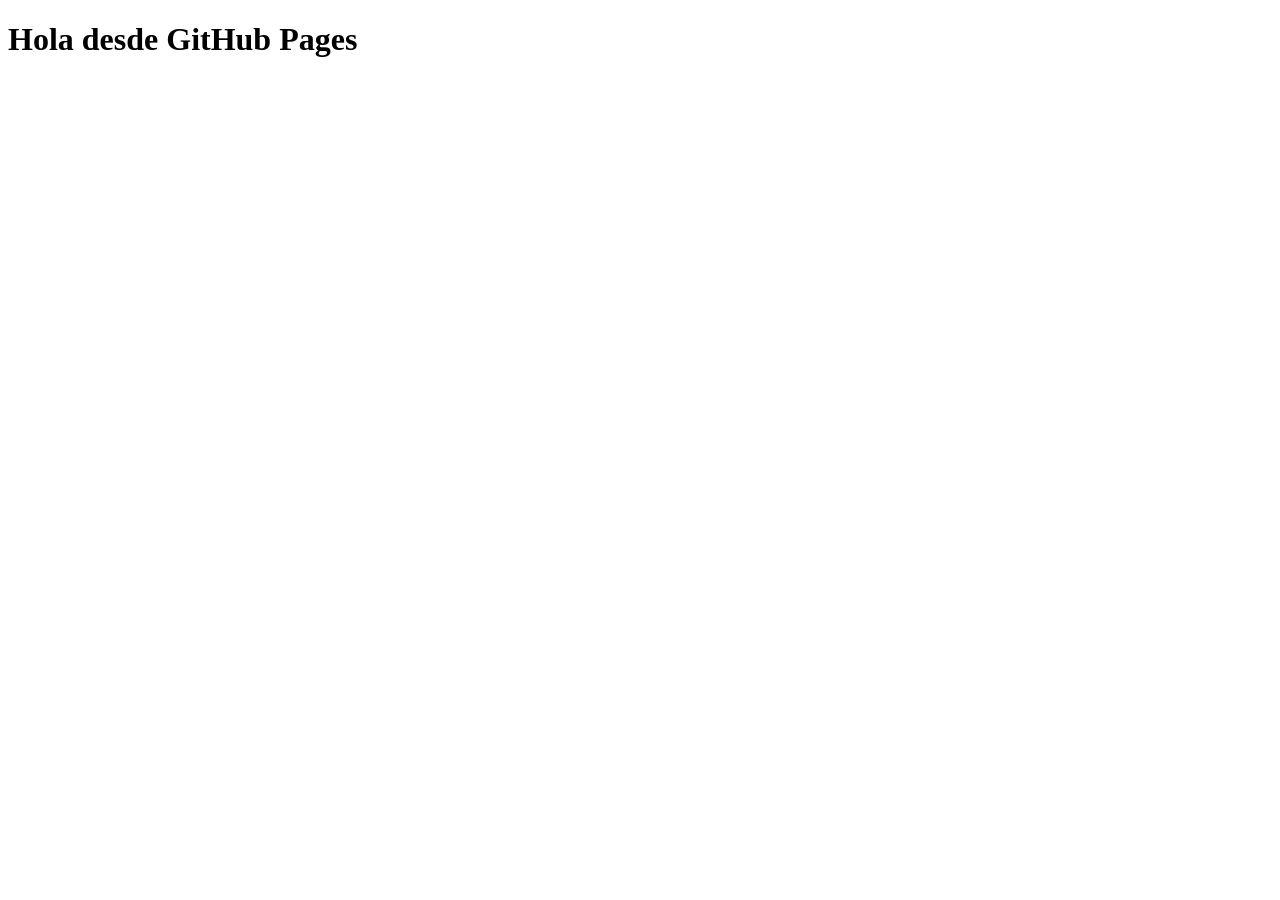
==== index.html @ 105dff9d "." ====
<!doctype html>
<html lang="es">
<head>
  <meta charset="utf-8" />
  <meta name="viewport" content="width=device-width,initial-scale=1" />
  <title>Mi web</title>
</head>
<body>
  <h1>Hola desde GitHub Pages</h1>
</body>
</html>
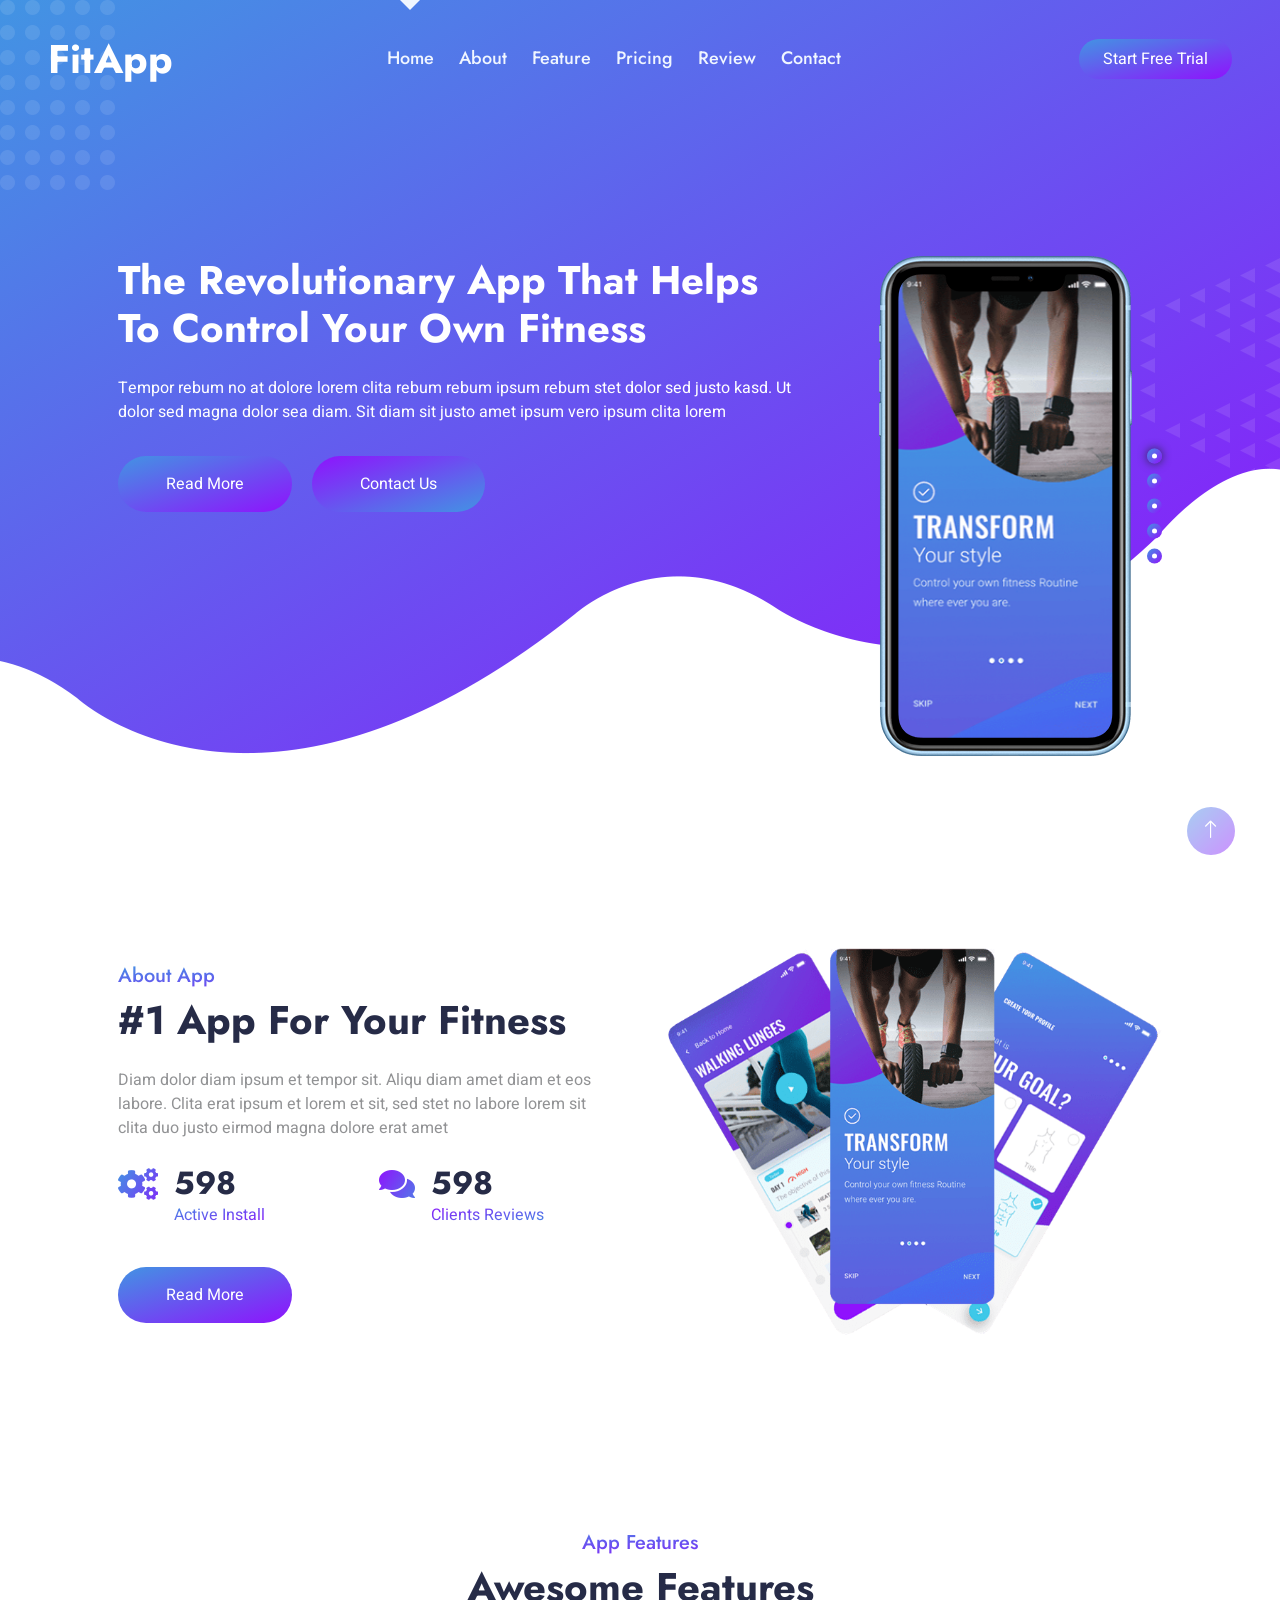
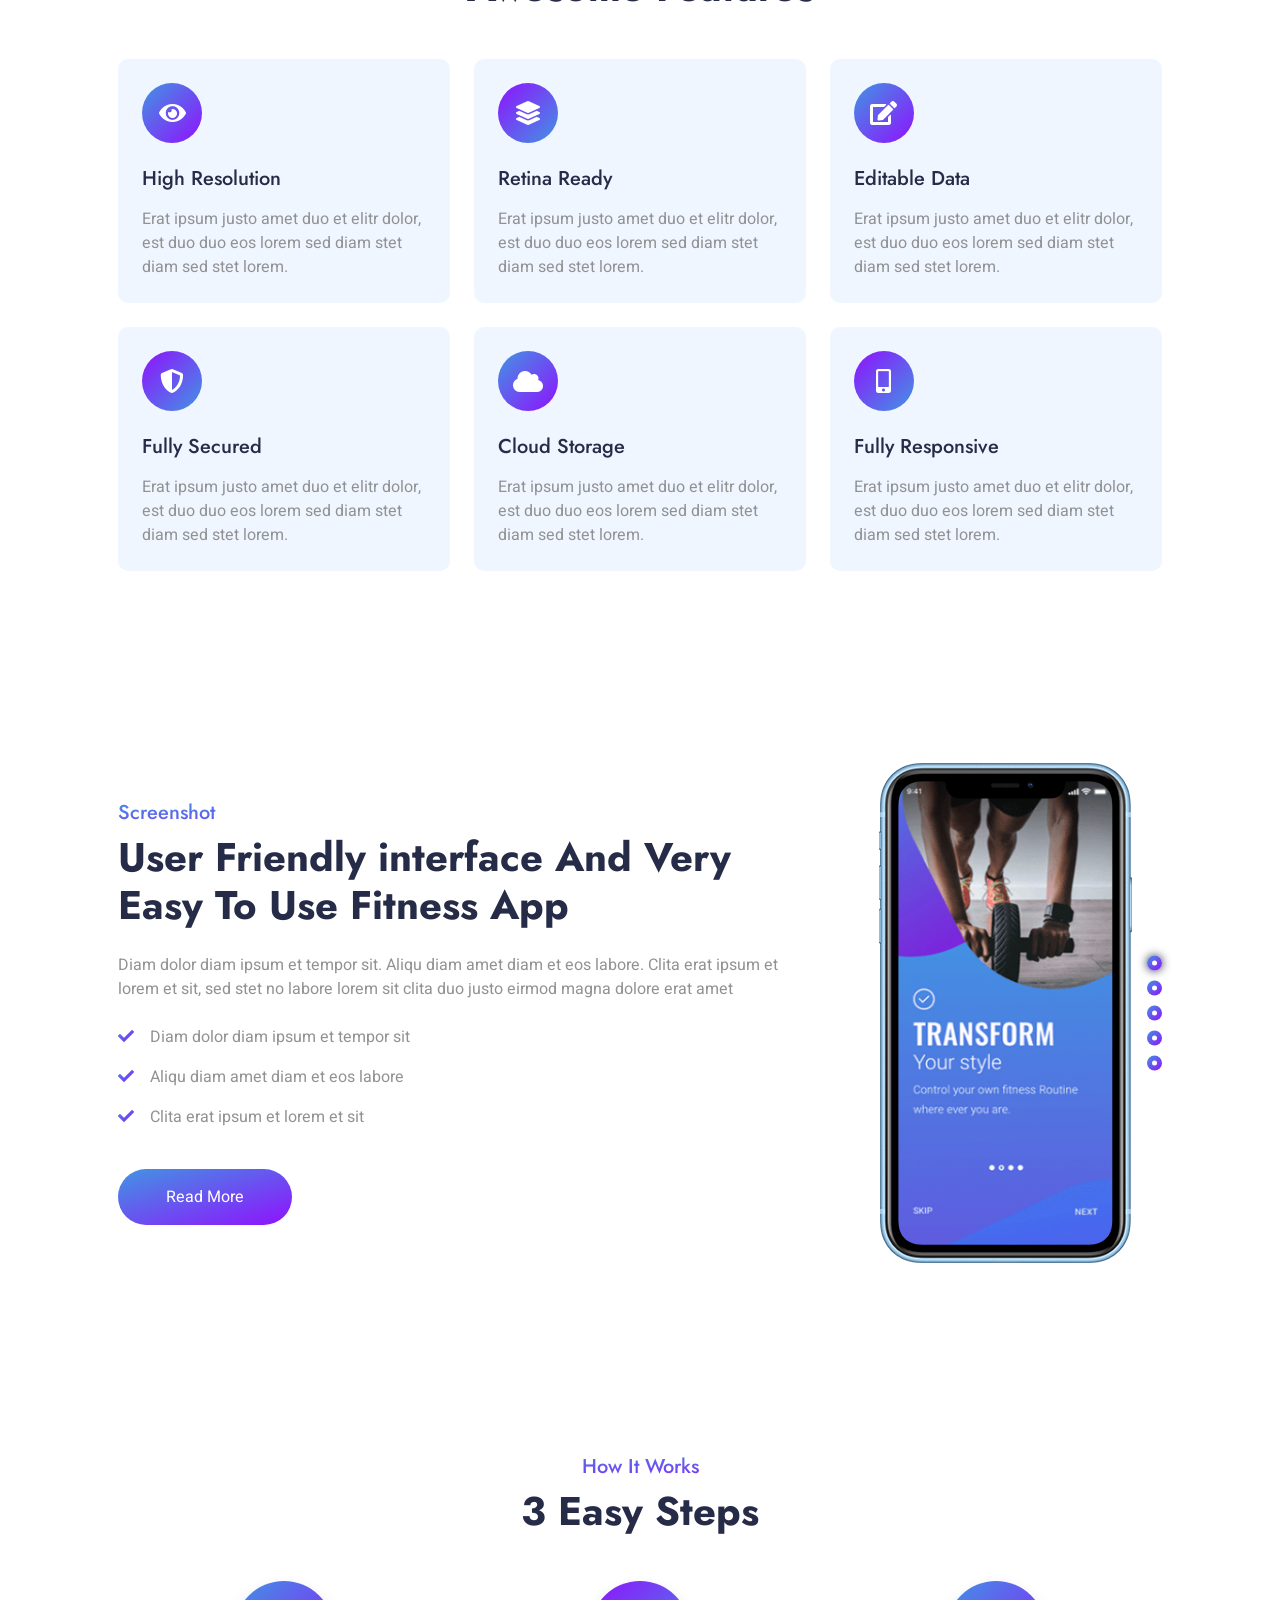
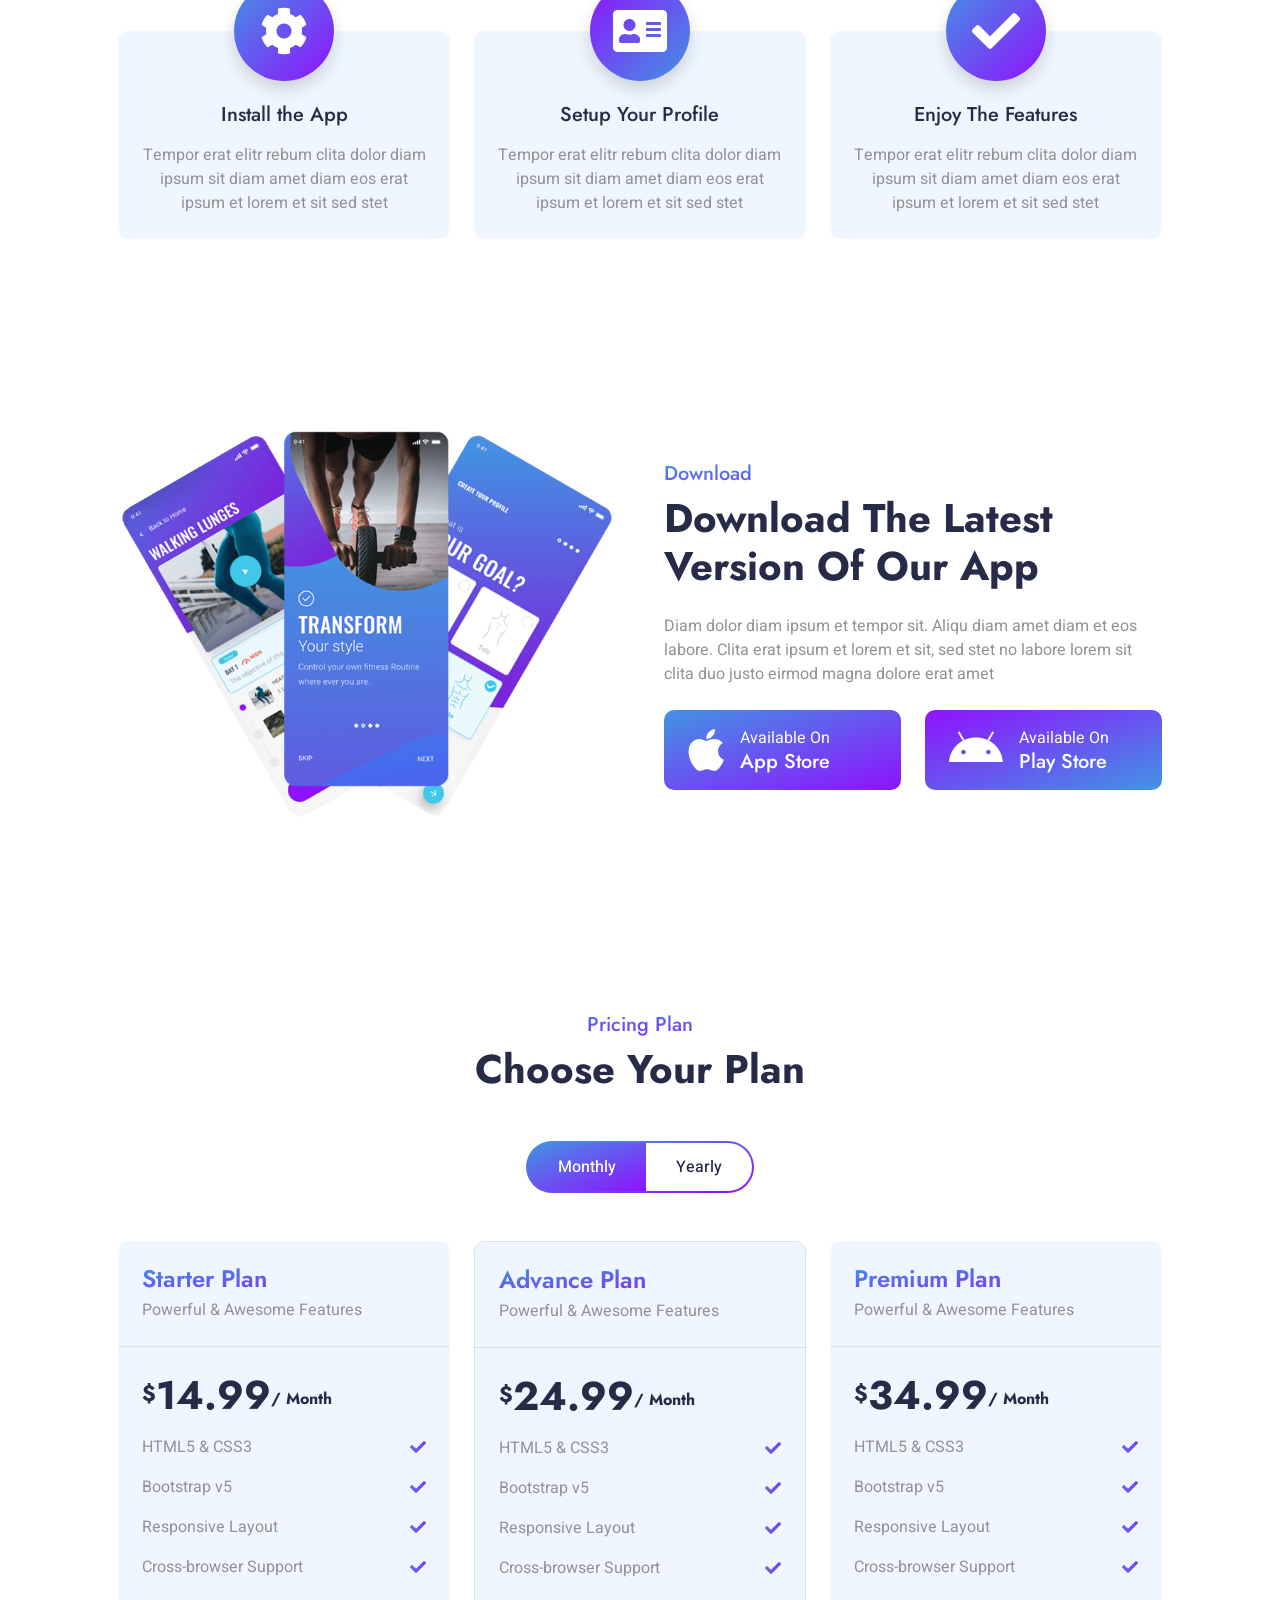
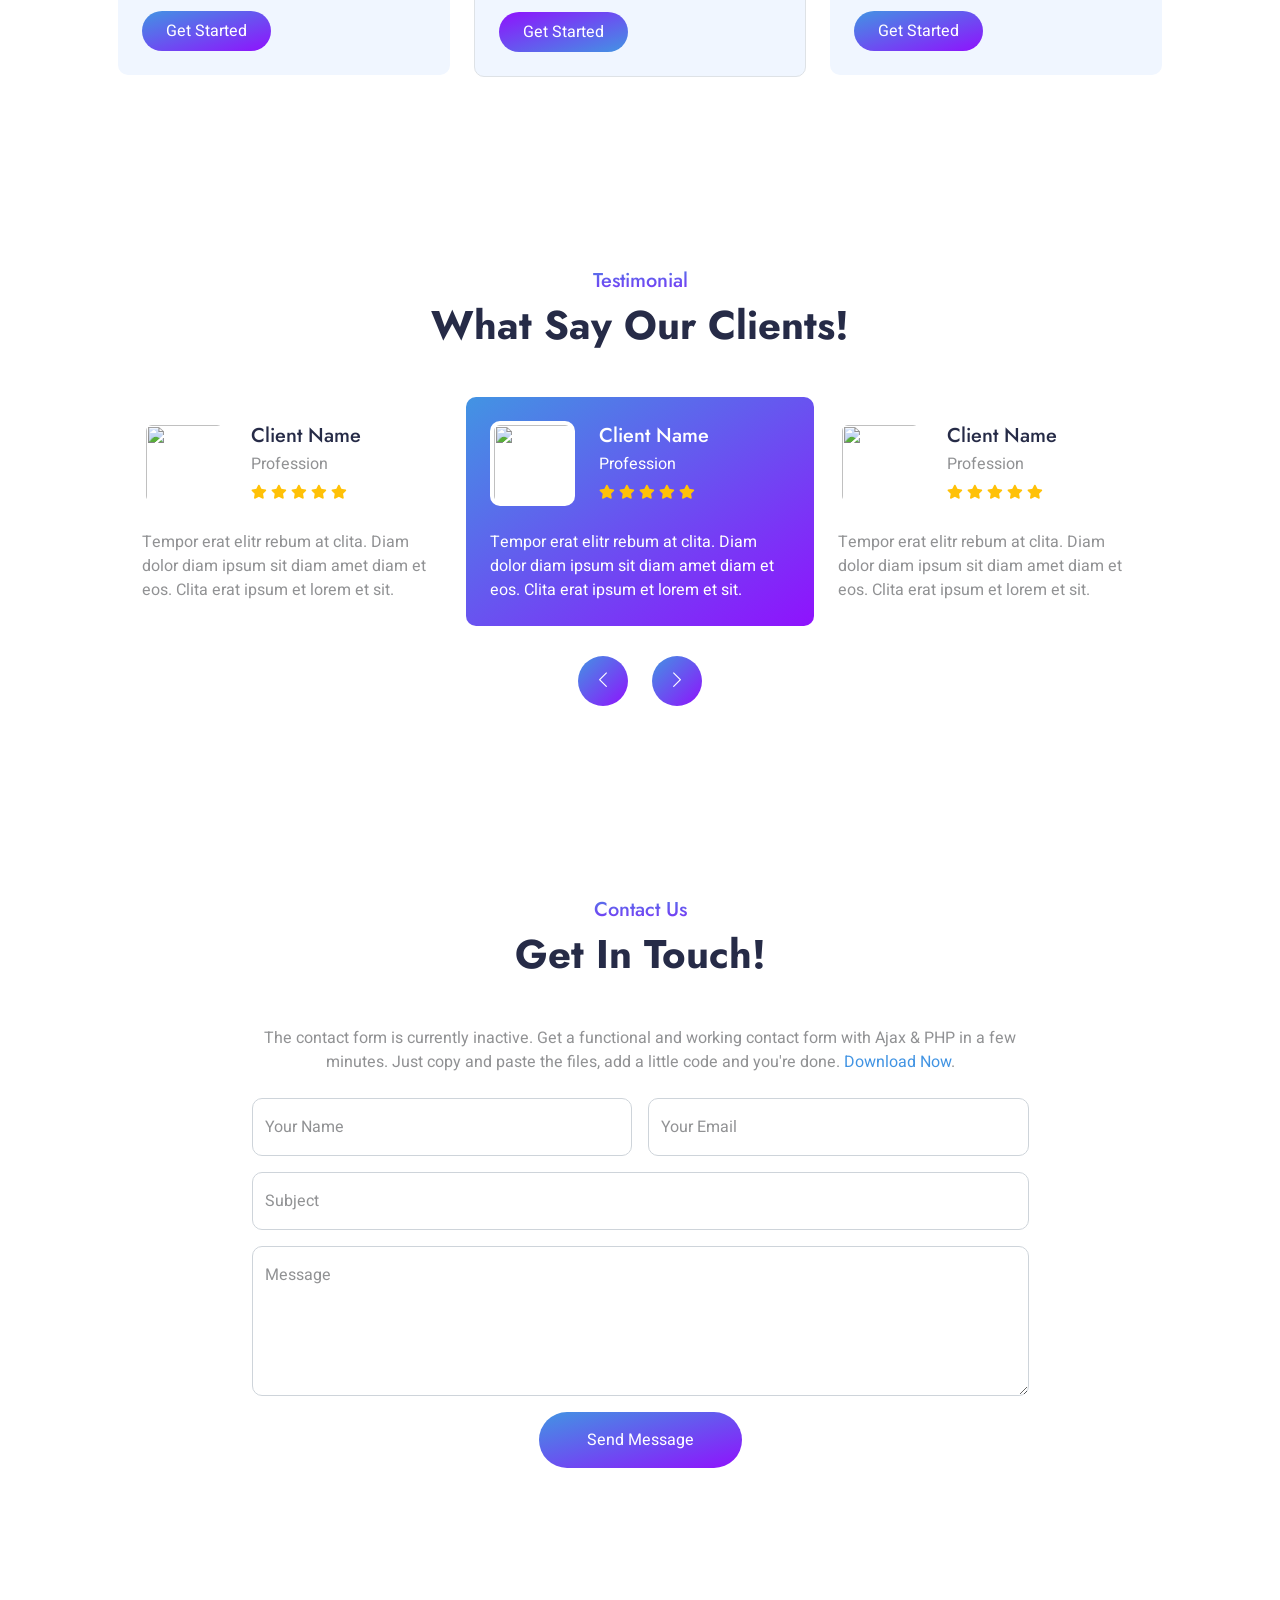
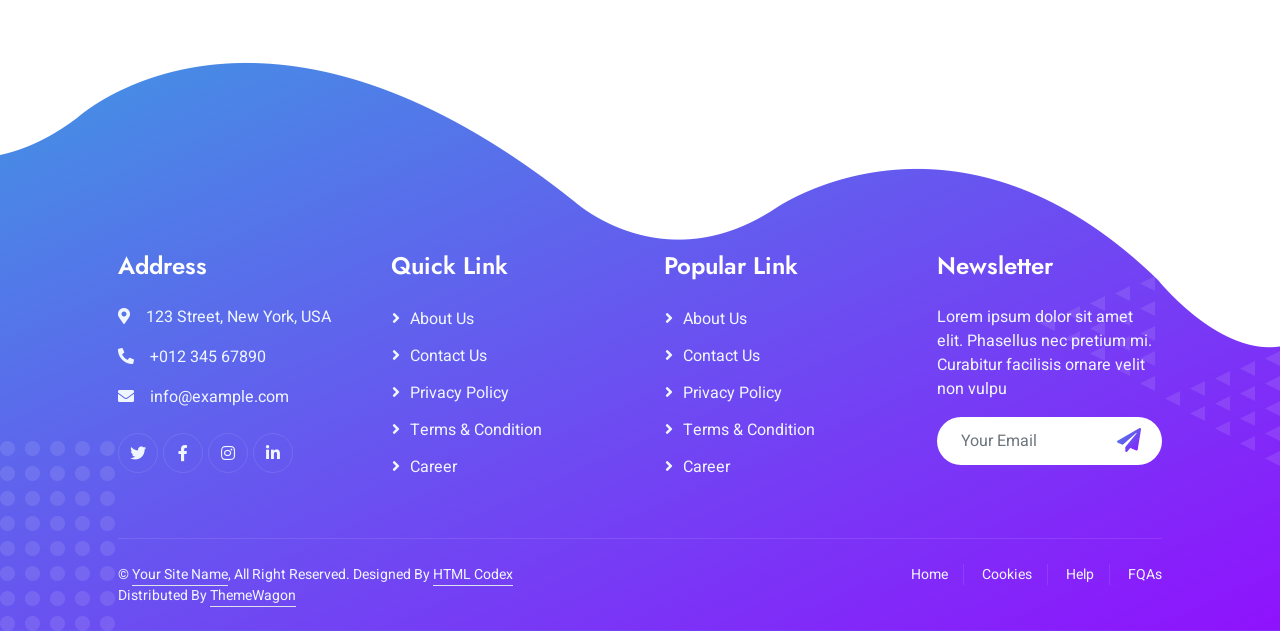
==== commit 80a27d92: "." ====
--- a/index.html
+++ b/index.html
@@ -1,12 +1,670 @@
-<!doctype html>
-<html lang="es">
+<!DOCTYPE html>
+<html lang="en">
+
 <head>
-  <meta charset="utf-8" />
-  <meta name="viewport" content="width=device-width,initial-scale=1" />
-  <title>Mi web</title>
+    <meta charset="utf-8">
+    <title>FitApp - Mobile App HTML Template</title>
+    <meta content="width=device-width, initial-scale=1.0" name="viewport">
+    <meta content="" name="keywords">
+    <meta content="" name="description">
+
+    <!-- Favicon -->
+    <link href="img/favicon.ico" rel="icon">
+
+    <!-- Google Web Fonts -->
+    <link rel="preconnect" href="https://fonts.googleapis.com">
+    <link rel="preconnect" href="https://fonts.gstatic.com" crossorigin>
+    <link href="https://fonts.googleapis.com/css2?family=Heebo:wght@400;500&family=Jost:wght@500;600;700&display=swap" rel="stylesheet"> 
+
+    <!-- Icon Font Stylesheet -->
+    <link href="https://cdnjs.cloudflare.com/ajax/libs/font-awesome/5.10.0/css/all.min.css" rel="stylesheet">
+    <link href="https://cdn.jsdelivr.net/npm/bootstrap-icons@1.4.1/font/bootstrap-icons.css" rel="stylesheet">
+
+    <!-- Libraries Stylesheet -->
+    <link href="lib/animate/animate.min.css" rel="stylesheet">
+    <link href="lib/owlcarousel/assets/owl.carousel.min.css" rel="stylesheet">
+
+    <!-- Customized Bootstrap Stylesheet -->
+    <link href="css/bootstrap.min.css" rel="stylesheet">
+
+    <!-- Template Stylesheet -->
+    <link href="css/style.css" rel="stylesheet">
 </head>
-<body>
-  <h1>Hola desde GitHub Pages</h1>
+
+<body data-bs-spy="scroll" data-bs-target=".navbar" data-bs-offset="51">
+    <div class="container-xxl bg-white p-0">
+        <!-- Spinner Start -->
+        <div id="spinner" class="show bg-white position-fixed translate-middle w-100 vh-100 top-50 start-50 d-flex align-items-center justify-content-center">
+            <div class="spinner-grow text-primary" style="width: 3rem; height: 3rem;" role="status">
+                <span class="sr-only">Loading...</span>
+            </div>
+        </div>
+        <!-- Spinner End -->
+
+
+        <!-- Navbar & Hero Start -->
+        <div class="container-xxl position-relative p-0" id="home">
+            <nav class="navbar navbar-expand-lg navbar-light px-4 px-lg-5 py-3 py-lg-0">
+                <a href="" class="navbar-brand p-0">
+                    <h1 class="m-0">FitApp</h1>
+                    <!-- <img src="img/logo.png" alt="Logo"> -->
+                </a>
+                <button class="navbar-toggler" type="button" data-bs-toggle="collapse" data-bs-target="#navbarCollapse">
+                    <span class="fa fa-bars"></span>
+                </button>
+                <div class="collapse navbar-collapse" id="navbarCollapse">
+                    <div class="navbar-nav mx-auto py-0">
+                        <a href="#home" class="nav-item nav-link active">Home</a>
+                        <a href="#about" class="nav-item nav-link">About</a>
+                        <a href="#feature" class="nav-item nav-link">Feature</a>
+                        <a href="#pricing" class="nav-item nav-link">Pricing</a>
+                        <a href="#review" class="nav-item nav-link">Review</a>
+                        <a href="#contact" class="nav-item nav-link">Contact</a>
+                    </div>
+                    <a href="" class="btn btn-primary-gradient rounded-pill py-2 px-4 ms-3 d-none d-lg-block">Start Free Trial</a>
+                </div>
+            </nav>
+
+            <div class="container-xxl bg-primary hero-header">
+                <div class="container px-lg-5">
+                    <div class="row g-5">
+                        <div class="col-lg-8 text-center text-lg-start">
+                            <h1 class="text-white mb-4 animated slideInDown">The Revolutionary App That Helps To Control Your Own Fitness</h1>
+                            <p class="text-white pb-3 animated slideInDown">Tempor rebum no at dolore lorem clita rebum rebum ipsum rebum stet dolor sed justo kasd. Ut dolor sed magna dolor sea diam. Sit diam sit justo amet ipsum vero ipsum clita lorem</p>
+                            <a href="" class="btn btn-primary-gradient py-sm-3 px-4 px-sm-5 rounded-pill me-3 animated slideInLeft">Read More</a>
+                            <a href="" class="btn btn-secondary-gradient py-sm-3 px-4 px-sm-5 rounded-pill animated slideInRight">Contact Us</a>
+                        </div>
+                        <div class="col-lg-4 d-flex justify-content-center justify-content-lg-end wow fadeInUp" data-wow-delay="0.3s">
+                            <div class="owl-carousel screenshot-carousel">
+                                <img class="img-fluid" src="img/screenshot-1.png" alt="">
+                                <img class="img-fluid" src="img/screenshot-2.png" alt="">
+                                <img class="img-fluid" src="img/screenshot-3.png" alt="">
+                                <img class="img-fluid" src="img/screenshot-4.png" alt="">
+                                <img class="img-fluid" src="img/screenshot-5.png" alt="">
+                            </div>
+                        </div>
+                    </div>
+                </div>
+            </div>
+        </div>
+        <!-- Navbar & Hero End -->
+
+
+        <!-- About Start -->
+        <div class="container-xxl py-5" id="about">
+            <div class="container py-5 px-lg-5">
+                <div class="row g-5 align-items-center">
+                    <div class="col-lg-6 wow fadeInUp" data-wow-delay="0.1s">
+                        <h5 class="text-primary-gradient fw-medium">About App</h5>
+                        <h1 class="mb-4">#1 App For Your Fitness</h1>
+                        <p class="mb-4">Diam dolor diam ipsum et tempor sit. Aliqu diam amet diam et eos labore. Clita erat ipsum et lorem et sit, sed stet no labore lorem sit clita duo justo eirmod magna dolore erat amet</p>
+                        <div class="row g-4 mb-4">
+                            <div class="col-sm-6 wow fadeIn" data-wow-delay="0.5s">
+                                <div class="d-flex">
+                                    <i class="fa fa-cogs fa-2x text-primary-gradient flex-shrink-0 mt-1"></i>
+                                    <div class="ms-3">
+                                        <h2 class="mb-0" data-toggle="counter-up">1234</h2>
+                                        <p class="text-primary-gradient mb-0">Active Install</p>
+                                    </div>
+                                </div>
+                            </div>
+                            <div class="col-sm-6 wow fadeIn" data-wow-delay="0.7s">
+                                <div class="d-flex">
+                                    <i class="fa fa-comments fa-2x text-secondary-gradient flex-shrink-0 mt-1"></i>
+                                    <div class="ms-3">
+                                        <h2 class="mb-0" data-toggle="counter-up">1234</h2>
+                                        <p class="text-secondary-gradient mb-0">Clients Reviews</p>
+                                    </div>
+                                </div>
+                            </div>
+                        </div>
+                        <a href="" class="btn btn-primary-gradient py-sm-3 px-4 px-sm-5 rounded-pill mt-3">Read More</a>
+                    </div>
+                    <div class="col-lg-6">
+                        <img class="img-fluid wow fadeInUp" data-wow-delay="0.5s" src="img/about.png">
+                    </div>
+                </div>
+            </div>
+        </div>
+        <!-- About End -->
+
+
+        <!-- Features Start -->
+        <div class="container-xxl py-5" id="feature">
+            <div class="container py-5 px-lg-5">
+                <div class="text-center wow fadeInUp" data-wow-delay="0.1s">
+                    <h5 class="text-primary-gradient fw-medium">App Features</h5>
+                    <h1 class="mb-5">Awesome Features</h1>
+                </div>
+                <div class="row g-4">
+                    <div class="col-lg-4 col-md-6 wow fadeInUp" data-wow-delay="0.1s">
+                        <div class="feature-item bg-light rounded p-4">
+                            <div class="d-inline-flex align-items-center justify-content-center bg-primary-gradient rounded-circle mb-4" style="width: 60px; height: 60px;">
+                                <i class="fa fa-eye text-white fs-4"></i>
+                            </div>
+                            <h5 class="mb-3">High Resolution</h5>
+                            <p class="m-0">Erat ipsum justo amet duo et elitr dolor, est duo duo eos lorem sed diam stet diam sed stet lorem.</p>
+                        </div>
+                    </div>
+                    <div class="col-lg-4 col-md-6 wow fadeInUp" data-wow-delay="0.3s">
+                        <div class="feature-item bg-light rounded p-4">
+                            <div class="d-inline-flex align-items-center justify-content-center bg-secondary-gradient rounded-circle mb-4" style="width: 60px; height: 60px;">
+                                <i class="fa fa-layer-group text-white fs-4"></i>
+                            </div>
+                            <h5 class="mb-3">Retina Ready</h5>
+                            <p class="m-0">Erat ipsum justo amet duo et elitr dolor, est duo duo eos lorem sed diam stet diam sed stet lorem.</p>
+                        </div>
+                    </div>
+                    <div class="col-lg-4 col-md-6 wow fadeInUp" data-wow-delay="0.5s">
+                        <div class="feature-item bg-light rounded p-4">
+                            <div class="d-inline-flex align-items-center justify-content-center bg-primary-gradient rounded-circle mb-4" style="width: 60px; height: 60px;">
+                                <i class="fa fa-edit text-white fs-4"></i>
+                            </div>
+                            <h5 class="mb-3">Editable Data</h5>
+                            <p class="m-0">Erat ipsum justo amet duo et elitr dolor, est duo duo eos lorem sed diam stet diam sed stet lorem.</p>
+                        </div>
+                    </div>
+                    <div class="col-lg-4 col-md-6 wow fadeInUp" data-wow-delay="0.1s">
+                        <div class="feature-item bg-light rounded p-4">
+                            <div class="d-inline-flex align-items-center justify-content-center bg-secondary-gradient rounded-circle mb-4" style="width: 60px; height: 60px;">
+                                <i class="fa fa-shield-alt text-white fs-4"></i>
+                            </div>
+                            <h5 class="mb-3">Fully Secured</h5>
+                            <p class="m-0">Erat ipsum justo amet duo et elitr dolor, est duo duo eos lorem sed diam stet diam sed stet lorem.</p>
+                        </div>
+                    </div>
+                    <div class="col-lg-4 col-md-6 wow fadeInUp" data-wow-delay="0.3s">
+                        <div class="feature-item bg-light rounded p-4">
+                            <div class="d-inline-flex align-items-center justify-content-center bg-primary-gradient rounded-circle mb-4" style="width: 60px; height: 60px;">
+                                <i class="fa fa-cloud text-white fs-4"></i>
+                            </div>
+                            <h5 class="mb-3">Cloud Storage</h5>
+                            <p class="m-0">Erat ipsum justo amet duo et elitr dolor, est duo duo eos lorem sed diam stet diam sed stet lorem.</p>
+                        </div>
+                    </div>
+                    <div class="col-lg-4 col-md-6 wow fadeInUp" data-wow-delay="0.5s">
+                        <div class="feature-item bg-light rounded p-4">
+                            <div class="d-inline-flex align-items-center justify-content-center bg-secondary-gradient rounded-circle mb-4" style="width: 60px; height: 60px;">
+                                <i class="fa fa-mobile-alt text-white fs-4"></i>
+                            </div>
+                            <h5 class="mb-3">Fully Responsive</h5>
+                            <p class="m-0">Erat ipsum justo amet duo et elitr dolor, est duo duo eos lorem sed diam stet diam sed stet lorem.</p>
+                        </div>
+                    </div>
+                </div>
+            </div>
+        </div>
+        <!-- Features End -->
+
+
+        <!-- Screenshot Start -->
+        <div class="container-xxl py-5">
+            <div class="container py-5 px-lg-5">
+                <div class="row g-5 align-items-center">
+                    <div class="col-lg-8 wow fadeInUp" data-wow-delay="0.1s">
+                        <h5 class="text-primary-gradient fw-medium">Screenshot</h5>
+                        <h1 class="mb-4">User Friendly interface And Very Easy To Use Fitness App</h1>
+                        <p class="mb-4">Diam dolor diam ipsum et tempor sit. Aliqu diam amet diam et eos labore. Clita erat ipsum et lorem et sit, sed stet no labore lorem sit clita duo justo eirmod magna dolore erat amet</p>
+                        <p><i class="fa fa-check text-primary-gradient me-3"></i>Diam dolor diam ipsum et tempor sit</p>
+                        <p><i class="fa fa-check text-primary-gradient me-3"></i>Aliqu diam amet diam et eos labore</p>
+                        <p class="mb-4"><i class="fa fa-check text-primary-gradient me-3"></i>Clita erat ipsum et lorem et sit</p>
+                        <a href="" class="btn btn-primary-gradient py-sm-3 px-4 px-sm-5 rounded-pill mt-3">Read More</a>
+                    </div>
+                    <div class="col-lg-4 d-flex justify-content-center justify-content-lg-end wow fadeInUp" data-wow-delay="0.3s">
+                        <div class="owl-carousel screenshot-carousel">
+                            <img class="img-fluid" src="img/screenshot-1.png" alt="">
+                            <img class="img-fluid" src="img/screenshot-2.png" alt="">
+                            <img class="img-fluid" src="img/screenshot-3.png" alt="">
+                            <img class="img-fluid" src="img/screenshot-4.png" alt="">
+                            <img class="img-fluid" src="img/screenshot-5.png" alt="">
+                        </div>
+                    </div>
+                </div>
+            </div>
+        </div>
+        <!-- Screenshot End -->
+
+
+        <!-- Process Start -->
+        <div class="container-xxl py-5">
+            <div class="container py-5 px-lg-5">
+                <div class="text-center pb-4 wow fadeInUp" data-wow-delay="0.1s">
+                    <h5 class="text-primary-gradient fw-medium">How It Works</h5>
+                    <h1 class="mb-5">3 Easy Steps</h1>
+                </div>
+                <div class="row gy-5 gx-4 justify-content-center">
+                    <div class="col-lg-4 col-sm-6 text-center pt-4 wow fadeInUp" data-wow-delay="0.1s">
+                        <div class="position-relative bg-light rounded pt-5 pb-4 px-4">
+                            <div class="d-inline-flex align-items-center justify-content-center bg-primary-gradient rounded-circle position-absolute top-0 start-50 translate-middle shadow" style="width: 100px; height: 100px;">
+                                <i class="fa fa-cog fa-3x text-white"></i>
+                            </div>
+                            <h5 class="mt-4 mb-3">Install the App</h5>
+                            <p class="mb-0">Tempor erat elitr rebum clita dolor diam ipsum sit diam amet diam eos erat ipsum et lorem et sit sed stet</p>
+                        </div>
+                    </div>
+                    <div class="col-lg-4 col-sm-6 text-center pt-4 wow fadeInUp" data-wow-delay="0.3s">
+                        <div class="position-relative bg-light rounded pt-5 pb-4 px-4">
+                            <div class="d-inline-flex align-items-center justify-content-center bg-secondary-gradient rounded-circle position-absolute top-0 start-50 translate-middle shadow" style="width: 100px; height: 100px;">
+                                <i class="fa fa-address-card fa-3x text-white"></i>
+                            </div>
+                            <h5 class="mt-4 mb-3">Setup Your Profile</h5>
+                            <p class="mb-0">Tempor erat elitr rebum clita dolor diam ipsum sit diam amet diam eos erat ipsum et lorem et sit sed stet</p>
+                        </div>
+                    </div>
+                    <div class="col-lg-4 col-sm-6 text-center pt-4 wow fadeInUp" data-wow-delay="0.5s">
+                        <div class="position-relative bg-light rounded pt-5 pb-4 px-4">
+                            <div class="d-inline-flex align-items-center justify-content-center bg-primary-gradient rounded-circle position-absolute top-0 start-50 translate-middle shadow" style="width: 100px; height: 100px;">
+                                <i class="fa fa-check fa-3x text-white"></i>
+                            </div>
+                            <h5 class="mt-4 mb-3">Enjoy The Features</h5>
+                            <p class="mb-0">Tempor erat elitr rebum clita dolor diam ipsum sit diam amet diam eos erat ipsum et lorem et sit sed stet</p>
+                        </div>
+                    </div>
+                </div>
+            </div>
+        </div>
+        <!-- Process Start -->
+
+
+        <!-- Download Start -->
+        <div class="container-xxl py-5">
+            <div class="container py-5 px-lg-5">
+                <div class="row g-5 align-items-center">
+                    <div class="col-lg-6">
+                        <img class="img-fluid wow fadeInUp" data-wow-delay="0.1s" src="img/about.png">
+                    </div>
+                    <div class="col-lg-6 wow fadeInUp" data-wow-delay="0.3s">
+                        <h5 class="text-primary-gradient fw-medium">Download</h5>
+                        <h1 class="mb-4">Download The Latest Version Of Our App</h1>
+                        <p class="mb-4">Diam dolor diam ipsum et tempor sit. Aliqu diam amet diam et eos labore. Clita erat ipsum et lorem et sit, sed stet no labore lorem sit clita duo justo eirmod magna dolore erat amet</p>
+                        <div class="row g-4">
+                            <div class="col-sm-6 wow fadeIn" data-wow-delay="0.5s">
+                                <a href="" class="d-flex bg-primary-gradient rounded py-3 px-4">
+                                    <i class="fab fa-apple fa-3x text-white flex-shrink-0"></i>
+                                    <div class="ms-3">
+                                        <p class="text-white mb-0">Available On</p>
+                                        <h5 class="text-white mb-0">App Store</h5>
+                                    </div>
+                                </a>
+                            </div>
+                            <div class="col-sm-6 wow fadeIn" data-wow-delay="0.7s">
+                                <a href="" class="d-flex bg-secondary-gradient rounded py-3 px-4">
+                                    <i class="fab fa-android fa-3x text-white flex-shrink-0"></i>
+                                    <div class="ms-3">
+                                        <p class="text-white mb-0">Available On</p>
+                                        <h5 class="text-white mb-0">Play Store</h5>
+                                    </div>
+                                </a>
+                            </div>
+                        </div>
+                    </div>
+                </div>
+            </div>
+        </div>
+        <!-- Download End -->
+
+
+        <!-- Pricing Start -->
+        <div class="container-xxl py-5" id="pricing">
+            <div class="container py-5 px-lg-5">
+                <div class="text-center wow fadeInUp" data-wow-delay="0.1s">
+                    <h5 class="text-primary-gradient fw-medium">Pricing Plan</h5>
+                    <h1 class="mb-5">Choose Your Plan</h1>
+                </div>
+                <div class="tab-class text-center pricing wow fadeInUp" data-wow-delay="0.1s">
+                    <ul class="nav nav-pills d-inline-flex justify-content-center bg-primary-gradient rounded-pill mb-5">
+                        <li class="nav-item">
+                            <button class="nav-link active" data-bs-toggle="pill" href="#tab-1">Monthly</button>
+                        </li>
+                        <li class="nav-item">
+                            <button class="nav-link" data-bs-toggle="pill" href="#tab-2">Yearly</button>
+                        </li>
+                    </ul>
+                    <div class="tab-content text-start">
+                        <div id="tab-1" class="tab-pane fade show p-0 active">
+                            <div class="row g-4">
+                                <div class="col-lg-4">
+                                    <div class="bg-light rounded">
+                                        <div class="border-bottom p-4 mb-4">
+                                            <h4 class="text-primary-gradient mb-1">Starter Plan</h4>
+                                            <span>Powerful & Awesome Features</span>
+                                        </div>
+                                        <div class="p-4 pt-0">
+                                            <h1 class="mb-3">
+                                                <small class="align-top" style="font-size: 22px; line-height: 45px;">$</small>14.99<small
+                                                    class="align-bottom" style="font-size: 16px; line-height: 40px;">/ Month</small>
+                                            </h1>
+                                            <div class="d-flex justify-content-between mb-3"><span>HTML5 & CSS3</span><i class="fa fa-check text-primary-gradient pt-1"></i></div>
+                                            <div class="d-flex justify-content-between mb-3"><span>Bootstrap v5</span><i class="fa fa-check text-primary-gradient pt-1"></i></div>
+                                            <div class="d-flex justify-content-between mb-3"><span>Responsive Layout</span><i class="fa fa-check text-primary-gradient pt-1"></i></div>
+                                            <div class="d-flex justify-content-between mb-2"><span>Cross-browser Support</span><i class="fa fa-check text-primary-gradient pt-1"></i></div>
+                                            <a href="" class="btn btn-primary-gradient rounded-pill py-2 px-4 mt-4">Get Started</a>
+                                        </div>
+                                    </div>
+                                </div>
+                                <div class="col-lg-4">
+                                    <div class="bg-light rounded border">
+                                        <div class="border-bottom p-4 mb-4">
+                                            <h4 class="text-primary-gradient mb-1">Advance Plan</h4>
+                                            <span>Powerful & Awesome Features</span>
+                                        </div>
+                                        <div class="p-4 pt-0">
+                                            <h1 class="mb-3">
+                                                <small class="align-top" style="font-size: 22px; line-height: 45px;">$</small>24.99<small
+                                                    class="align-bottom" style="font-size: 16px; line-height: 40px;">/ Month</small>
+                                            </h1>
+                                            <div class="d-flex justify-content-between mb-3"><span>HTML5 & CSS3</span><i class="fa fa-check text-primary-gradient pt-1"></i></div>
+                                            <div class="d-flex justify-content-between mb-3"><span>Bootstrap v5</span><i class="fa fa-check text-primary-gradient pt-1"></i></div>
+                                            <div class="d-flex justify-content-between mb-3"><span>Responsive Layout</span><i class="fa fa-check text-primary-gradient pt-1"></i></div>
+                                            <div class="d-flex justify-content-between mb-2"><span>Cross-browser Support</span><i class="fa fa-check text-primary-gradient pt-1"></i></div>
+                                            <a href="" class="btn btn-secondary-gradient rounded-pill py-2 px-4 mt-4">Get Started</a>
+                                        </div>
+                                    </div>
+                                </div>
+                                <div class="col-lg-4">
+                                    <div class="bg-light rounded">
+                                        <div class="border-bottom p-4 mb-4">
+                                            <h4 class="text-primary-gradient mb-1">Premium Plan</h4>
+                                            <span>Powerful & Awesome Features</span>
+                                        </div>
+                                        <div class="p-4 pt-0">
+                                            <h1 class="mb-3">
+                                                <small class="align-top" style="font-size: 22px; line-height: 45px;">$</small>34.99<small
+                                                    class="align-bottom" style="font-size: 16px; line-height: 40px;">/ Month</small>
+                                            </h1>
+                                            <div class="d-flex justify-content-between mb-3"><span>HTML5 & CSS3</span><i class="fa fa-check text-primary-gradient pt-1"></i></div>
+                                            <div class="d-flex justify-content-between mb-3"><span>Bootstrap v5</span><i class="fa fa-check text-primary-gradient pt-1"></i></div>
+                                            <div class="d-flex justify-content-between mb-3"><span>Responsive Layout</span><i class="fa fa-check text-primary-gradient pt-1"></i></div>
+                                            <div class="d-flex justify-content-between mb-2"><span>Cross-browser Support</span><i class="fa fa-check text-primary-gradient pt-1"></i></div>
+                                            <a href="" class="btn btn-primary-gradient rounded-pill py-2 px-4 mt-4">Get Started</a>
+                                        </div>
+                                    </div>
+                                </div>
+                            </div>
+                        </div>
+                        <div id="tab-2" class="tab-pane fade p-0">
+                            <div class="row g-4">
+                                <div class="col-lg-4">
+                                    <div class="bg-light rounded">
+                                        <div class="border-bottom p-4 mb-4">
+                                            <h4 class="text-primary-gradient mb-1">Starter Plan</h4>
+                                            <span>Powerful & Awesome Features</span>
+                                        </div>
+                                        <div class="p-4 pt-0">
+                                            <h1 class="mb-3">
+                                                <small class="align-top" style="font-size: 22px; line-height: 45px;">$</small>114.99<small
+                                                    class="align-bottom" style="font-size: 16px; line-height: 40px;">/ Yearly</small>
+                                            </h1>
+                                            <div class="d-flex justify-content-between mb-3"><span>HTML5 & CSS3</span><i class="fa fa-check text-primary-gradient pt-1"></i></div>
+                                            <div class="d-flex justify-content-between mb-3"><span>Bootstrap v5</span><i class="fa fa-check text-primary-gradient pt-1"></i></div>
+                                            <div class="d-flex justify-content-between mb-3"><span>Responsive Layout</span><i class="fa fa-check text-primary-gradient pt-1"></i></div>
+                                            <div class="d-flex justify-content-between mb-2"><span>Cross-browser Support</span><i class="fa fa-check text-primary-gradient pt-1"></i></div>
+                                            <a href="" class="btn btn-primary-gradient rounded-pill py-2 px-4 mt-4">Get Started</a>
+                                        </div>
+                                    </div>
+                                </div>
+                                <div class="col-lg-4">
+                                    <div class="bg-light rounded border">
+                                        <div class="border-bottom p-4 mb-4">
+                                            <h4 class="text-primary-gradient mb-1">Advance Plan</h4>
+                                            <span>Powerful & Awesome Features</span>
+                                        </div>
+                                        <div class="p-4 pt-0">
+                                            <h1 class="mb-3">
+                                                <small class="align-top" style="font-size: 22px; line-height: 45px;">$</small>124.99<small
+                                                    class="align-bottom" style="font-size: 16px; line-height: 40px;">/ Yearly</small>
+                                            </h1>
+                                            <div class="d-flex justify-content-between mb-3"><span>HTML5 & CSS3</span><i class="fa fa-check text-primary-gradient pt-1"></i></div>
+                                            <div class="d-flex justify-content-between mb-3"><span>Bootstrap v5</span><i class="fa fa-check text-primary-gradient pt-1"></i></div>
+                                            <div class="d-flex justify-content-between mb-3"><span>Responsive Layout</span><i class="fa fa-check text-primary-gradient pt-1"></i></div>
+                                            <div class="d-flex justify-content-between mb-2"><span>Cross-browser Support</span><i class="fa fa-check text-primary-gradient pt-1"></i></div>
+                                            <a href="" class="btn btn-primary-gradient rounded-pill py-2 px-4 mt-4">Get Started</a>
+                                        </div>
+                                    </div>
+                                </div>
+                                <div class="col-lg-4">
+                                    <div class="bg-light rounded">
+                                        <div class="border-bottom p-4 mb-4">
+                                            <h4 class="text-primary-gradient mb-1">Premium Plan</h4>
+                                            <span>Powerful & Awesome Features</span>
+                                        </div>
+                                        <div class="p-4 pt-0">
+                                            <h1 class="mb-3">
+                                                <small class="align-top" style="font-size: 22px; line-height: 45px;">$</small>134.99<small
+                                                    class="align-bottom" style="font-size: 16px; line-height: 40px;">/ Yearly</small>
+                                            </h1>
+                                            <div class="d-flex justify-content-between mb-3"><span>HTML5 & CSS3</span><i class="fa fa-check text-primary-gradient pt-1"></i></div>
+                                            <div class="d-flex justify-content-between mb-3"><span>Bootstrap v5</span><i class="fa fa-check text-primary-gradient pt-1"></i></div>
+                                            <div class="d-flex justify-content-between mb-3"><span>Responsive Layout</span><i class="fa fa-check text-primary-gradient pt-1"></i></div>
+                                            <div class="d-flex justify-content-between mb-2"><span>Cross-browser Support</span><i class="fa fa-check text-primary-gradient pt-1"></i></div>
+                                            <a href="" class="btn btn-primary-gradient rounded-pill py-2 px-4 mt-4">Get Started</a>
+                                        </div>
+                                    </div>
+                                </div>
+                            </div>
+                        </div>
+                    </div>
+                </div>
+            </div>
+        </div>
+        <!-- Pricing End -->
+
+
+        <!-- Testimonial Start -->
+        <div class="container-xxl py-5" id="review">
+            <div class="container py-5 px-lg-5">
+                <div class="text-center wow fadeInUp" data-wow-delay="0.1s">
+                    <h5 class="text-primary-gradient fw-medium">Testimonial</h5>
+                    <h1 class="mb-5">What Say Our Clients!</h1>
+                </div>
+                <div class="owl-carousel testimonial-carousel wow fadeInUp" data-wow-delay="0.1s">
+                    <div class="testimonial-item rounded p-4">
+                        <div class="d-flex align-items-center mb-4">
+                            <img class="img-fluid bg-white rounded flex-shrink-0 p-1" src="img/testimonial-1.jpg" style="width: 85px; height: 85px;">
+                            <div class="ms-4">
+                                <h5 class="mb-1">Client Name</h5>
+                                <p class="mb-1">Profession</p>
+                                <div>
+                                    <small class="fa fa-star text-warning"></small>
+                                    <small class="fa fa-star text-warning"></small>
+                                    <small class="fa fa-star text-warning"></small>
+                                    <small class="fa fa-star text-warning"></small>
+                                    <small class="fa fa-star text-warning"></small>
+                                </div>
+                            </div>
+                        </div>
+                        <p class="mb-0">Tempor erat elitr rebum at clita. Diam dolor diam ipsum sit diam amet diam et eos. Clita erat ipsum et lorem et sit.</p>
+                    </div>
+                    <div class="testimonial-item rounded p-4">
+                        <div class="d-flex align-items-center mb-4">
+                            <img class="img-fluid bg-white rounded flex-shrink-0 p-1" src="img/testimonial-2.jpg" style="width: 85px; height: 85px;">
+                            <div class="ms-4">
+                                <h5 class="mb-1">Client Name</h5>
+                                <p class="mb-1">Profession</p>
+                                <div>
+                                    <small class="fa fa-star text-warning"></small>
+                                    <small class="fa fa-star text-warning"></small>
+                                    <small class="fa fa-star text-warning"></small>
+                                    <small class="fa fa-star text-warning"></small>
+                                    <small class="fa fa-star text-warning"></small>
+                                </div>
+                            </div>
+                        </div>
+                        <p class="mb-0">Tempor erat elitr rebum at clita. Diam dolor diam ipsum sit diam amet diam et eos. Clita erat ipsum et lorem et sit.</p>
+                    </div>
+                    <div class="testimonial-item rounded p-4">
+                        <div class="d-flex align-items-center mb-4">
+                            <img class="img-fluid bg-white rounded flex-shrink-0 p-1" src="img/testimonial-3.jpg" style="width: 85px; height: 85px;">
+                            <div class="ms-4">
+                                <h5 class="mb-1">Client Name</h5>
+                                <p class="mb-1">Profession</p>
+                                <div>
+                                    <small class="fa fa-star text-warning"></small>
+                                    <small class="fa fa-star text-warning"></small>
+                                    <small class="fa fa-star text-warning"></small>
+                                    <small class="fa fa-star text-warning"></small>
+                                    <small class="fa fa-star text-warning"></small>
+                                </div>
+                            </div>
+                        </div>
+                        <p class="mb-0">Tempor erat elitr rebum at clita. Diam dolor diam ipsum sit diam amet diam et eos. Clita erat ipsum et lorem et sit.</p>
+                    </div>
+                    <div class="testimonial-item rounded p-4">
+                        <div class="d-flex align-items-center mb-4">
+                            <img class="img-fluid bg-white rounded flex-shrink-0 p-1" src="img/testimonial-4.jpg" style="width: 85px; height: 85px;">
+                            <div class="ms-4">
+                                <h5 class="mb-1">Client Name</h5>
+                                <p class="mb-1">Profession</p>
+                                <div>
+                                    <small class="fa fa-star text-warning"></small>
+                                    <small class="fa fa-star text-warning"></small>
+                                    <small class="fa fa-star text-warning"></small>
+                                    <small class="fa fa-star text-warning"></small>
+                                    <small class="fa fa-star text-warning"></small>
+                                </div>
+                            </div>
+                        </div>
+                        <p class="mb-0">Tempor erat elitr rebum at clita. Diam dolor diam ipsum sit diam amet diam et eos. Clita erat ipsum et lorem et sit.</p>
+                    </div>
+                </div>
+            </div>
+        </div>
+        <!-- Testimonial End -->
+
+
+        <!-- Contact Start -->
+        <div class="container-xxl py-5" id="contact">
+            <div class="container py-5 px-lg-5">
+                <div class="text-center wow fadeInUp" data-wow-delay="0.1s">
+                    <h5 class="text-primary-gradient fw-medium">Contact Us</h5>
+                    <h1 class="mb-5">Get In Touch!</h1>
+                </div>
+                <div class="row justify-content-center">
+                    <div class="col-lg-9">
+                        <div class="wow fadeInUp" data-wow-delay="0.3s">
+                            <p class="text-center mb-4">The contact form is currently inactive. Get a functional and working contact form with Ajax & PHP in a few minutes. Just copy and paste the files, add a little code and you're done. <a href="https://htmlcodex.com/contact-form">Download Now</a>.</p>
+                            <form>
+                                <div class="row g-3">
+                                    <div class="col-md-6">
+                                        <div class="form-floating">
+                                            <input type="text" class="form-control" id="name" placeholder="Your Name">
+                                            <label for="name">Your Name</label>
+                                        </div>
+                                    </div>
+                                    <div class="col-md-6">
+                                        <div class="form-floating">
+                                            <input type="email" class="form-control" id="email" placeholder="Your Email">
+                                            <label for="email">Your Email</label>
+                                        </div>
+                                    </div>
+                                    <div class="col-12">
+                                        <div class="form-floating">
+                                            <input type="text" class="form-control" id="subject" placeholder="Subject">
+                                            <label for="subject">Subject</label>
+                                        </div>
+                                    </div>
+                                    <div class="col-12">
+                                        <div class="form-floating">
+                                            <textarea class="form-control" placeholder="Leave a message here" id="message" style="height: 150px"></textarea>
+                                            <label for="message">Message</label>
+                                        </div>
+                                    </div>
+                                    <div class="col-12 text-center">
+                                        <button class="btn btn-primary-gradient rounded-pill py-3 px-5" type="submit">Send Message</button>
+                                    </div>
+                                </div>
+                            </form>
+                        </div>
+                    </div>
+                </div>
+            </div>
+        </div>
+        <!-- Contact End -->
+        
+
+        <!-- Footer Start -->
+        <div class="container-fluid bg-primary text-light footer wow fadeIn" data-wow-delay="0.1s">
+            <div class="container py-5 px-lg-5">
+                <div class="row g-5">
+                    <div class="col-md-6 col-lg-3">
+                        <h4 class="text-white mb-4">Address</h4>
+                        <p><i class="fa fa-map-marker-alt me-3"></i>123 Street, New York, USA</p>
+                        <p><i class="fa fa-phone-alt me-3"></i>+012 345 67890</p>
+                        <p><i class="fa fa-envelope me-3"></i>info@example.com</p>
+                        <div class="d-flex pt-2">
+                            <a class="btn btn-outline-light btn-social" href=""><i class="fab fa-twitter"></i></a>
+                            <a class="btn btn-outline-light btn-social" href=""><i class="fab fa-facebook-f"></i></a>
+                            <a class="btn btn-outline-light btn-social" href=""><i class="fab fa-instagram"></i></a>
+                            <a class="btn btn-outline-light btn-social" href=""><i class="fab fa-linkedin-in"></i></a>
+                        </div>
+                    </div>
+                    <div class="col-md-6 col-lg-3">
+                        <h4 class="text-white mb-4">Quick Link</h4>
+                        <a class="btn btn-link" href="">About Us</a>
+                        <a class="btn btn-link" href="">Contact Us</a>
+                        <a class="btn btn-link" href="">Privacy Policy</a>
+                        <a class="btn btn-link" href="">Terms & Condition</a>
+                        <a class="btn btn-link" href="">Career</a>
+                    </div>
+                    <div class="col-md-6 col-lg-3">
+                        <h4 class="text-white mb-4">Popular Link</h4>
+                        <a class="btn btn-link" href="">About Us</a>
+                        <a class="btn btn-link" href="">Contact Us</a>
+                        <a class="btn btn-link" href="">Privacy Policy</a>
+                        <a class="btn btn-link" href="">Terms & Condition</a>
+                        <a class="btn btn-link" href="">Career</a>
+                    </div>
+                    <div class="col-md-6 col-lg-3">
+                        <h4 class="text-white mb-4">Newsletter</h4>
+                        <p>Lorem ipsum dolor sit amet elit. Phasellus nec pretium mi. Curabitur facilisis ornare velit non vulpu</p>
+                        <div class="position-relative w-100 mt-3">
+                            <input class="form-control border-0 rounded-pill w-100 ps-4 pe-5" type="text" placeholder="Your Email" style="height: 48px;">
+                            <button type="button" class="btn shadow-none position-absolute top-0 end-0 mt-1 me-2"><i class="fa fa-paper-plane text-primary-gradient fs-4"></i></button>
+                        </div>
+                    </div>
+                </div>
+            </div>
+            <div class="container px-lg-5">
+                <div class="copyright">
+                    <div class="row">
+                        <div class="col-md-6 text-center text-md-start mb-3 mb-md-0">
+                            &copy; <a class="border-bottom" href="#">Your Site Name</a>, All Right Reserved. 
+							
+							<!--/*** This template is free as long as you keep the footer author’s credit link/attribution link/backlink. If you'd like to use the template without the footer author’s credit link/attribution link/backlink, you can purchase the Credit Removal License from "https://htmlcodex.com/credit-removal". Thank you for your support. ***/-->
+							Designed By <a class="border-bottom" href="https://htmlcodex.com">HTML Codex</a>
+                            </br>
+                            Distributed By <a class="border-bottom" href="https://themewagon.com" target="_blank">ThemeWagon</a>
+                        </div>
+                        <div class="col-md-6 text-center text-md-end">
+                            <div class="footer-menu">
+                                <a href="">Home</a>
+                                <a href="">Cookies</a>
+                                <a href="">Help</a>
+                                <a href="">FQAs</a>
+                            </div>
+                        </div>
+                    </div>
+                </div>
+            </div>
+        </div>
+        <!-- Footer End -->
+
+
+        <!-- Back to Top -->
+        <a href="#" class="btn btn-lg btn-lg-square back-to-top pt-2"><i class="bi bi-arrow-up text-white"></i></a>
+    </div>
+
+    <!-- JavaScript Libraries -->
+    <script src="https://code.jquery.com/jquery-3.4.1.min.js"></script>
+    <script src="https://cdn.jsdelivr.net/npm/bootstrap@5.0.0/dist/js/bootstrap.bundle.min.js"></script>
+    <script src="lib/wow/wow.min.js"></script>
+    <script src="lib/easing/easing.min.js"></script>
+    <script src="lib/waypoints/waypoints.min.js"></script>
+    <script src="lib/counterup/counterup.min.js"></script>
+    <script src="lib/owlcarousel/owl.carousel.min.js"></script>
+
+    <!-- Template Javascript -->
+    <script src="js/main.js"></script>
 </body>
-</html>
-
+
+</html>
--- a/css/style.css
+++ b/css/style.css
@@ -0,0 +1,502 @@
+/********** Template CSS **********/
+:root {
+    --primary: #4294E3;
+    --secondary: #8F12FD;
+    --light: #F0F6FF;
+    --dark: #262B47;
+}
+
+
+/*** Spinner ***/
+#spinner {
+    opacity: 0;
+    visibility: hidden;
+    transition: opacity .5s ease-out, visibility 0s linear .5s;
+    z-index: 99999;
+}
+
+#spinner.show {
+    transition: opacity .5s ease-out, visibility 0s linear 0s;
+    visibility: visible;
+    opacity: 1;
+}
+
+
+/*** Heading ***/
+h1,
+h2,
+.fw-bold {
+    font-weight: 700 !important;
+}
+
+h3,
+h4,
+.fw-semi-bold {
+    font-weight: 600 !important;
+}
+
+h5,
+h6,
+.fw-medium {
+    font-weight: 500 !important;
+}
+
+
+/*** Gradient Text & BG ***/
+.text-primary-gradient {
+    background: linear-gradient(to bottom right, var(--primary), var(--secondary));
+    -webkit-background-clip: text;
+    -webkit-text-fill-color: transparent;
+}
+
+.text-secondary-gradient {
+    background: linear-gradient(to bottom right, var(--secondary), var(--primary));
+    -webkit-background-clip: text;
+    -webkit-text-fill-color: transparent;
+}
+
+.bg-primary-gradient {
+    background: linear-gradient(to bottom right, var(--primary), var(--secondary));
+}
+
+.bg-secondary-gradient {
+    background: linear-gradient(to bottom right, var(--secondary), var(--primary));
+}
+
+
+/*** Button ***/
+.btn {
+    transition: .5s;
+}
+
+.btn.btn-primary-gradient,
+.btn.btn-secondary-gradient {
+    position: relative;
+    overflow: hidden;
+    border: none;
+    color: #FFFFFF;
+    z-index: 1;
+}
+
+.btn.btn-primary-gradient::after,
+.btn.btn-secondary-gradient::after {
+    position: absolute;
+    content: "";
+    top: 0;
+    left: 0;
+    width: 100%;
+    height: 100%;
+    transition: .5s;
+    z-index: -1;
+    opacity: 0;
+}
+
+.btn.btn-primary-gradient,
+.btn.btn-secondary-gradient::after {
+    background: linear-gradient(to bottom right, var(--primary), var(--secondary));
+}
+
+.btn.btn-secondary-gradient,
+.btn.btn-primary-gradient::after {
+    background: linear-gradient(to bottom right, var(--secondary), var(--primary));
+}
+
+.btn.btn-primary-gradient:hover::after,
+.btn.btn-secondary-gradient:hover::after {
+    opacity: 1;
+}
+
+.btn-square {
+    width: 38px;
+    height: 38px;
+}
+
+.btn-sm-square {
+    width: 32px;
+    height: 32px;
+}
+
+.btn-lg-square {
+    width: 48px;
+    height: 48px;
+}
+
+.btn-square,
+.btn-sm-square,
+.btn-lg-square {
+    padding: 0;
+    display: flex;
+    align-items: center;
+    justify-content: center;
+    font-weight: normal;
+    border-radius: 50px;
+}
+
+.back-to-top {
+    position: fixed;
+    display: none;
+    right: 45px;
+    bottom: 45px;
+    z-index: 99;
+    border: none;
+    background: linear-gradient(to bottom right, var(--primary), var(--secondary));
+}
+
+
+/*** Navbar ***/
+.navbar-light .navbar-nav .nav-link {
+    position: relative;
+    margin-right: 25px;
+    padding: 45px 0;
+    font-family: 'Jost', sans-serif;
+    font-size: 18px;
+    font-weight: 500;
+    color: var(--light) !important;
+    outline: none;
+    transition: .5s;
+}
+
+.navbar-light .navbar-nav .nav-link::before {
+    position: absolute;
+    content: "";
+    width: 0;
+    height: 0;
+    top: -10px;
+    left: 50%;
+    transform: translateX(-50%);
+    border: 10px solid;
+    border-color: var(--light) transparent transparent transparent;
+    transition: .5s;
+}
+
+.sticky-top.navbar-light .navbar-nav .nav-link {
+    padding: 20px 0;
+    color: var(--dark) !important;
+}
+
+.navbar-light .navbar-nav .nav-link:hover::before,
+.navbar-light .navbar-nav .nav-link.active::before {
+    top: 0;
+}
+
+.navbar-light .navbar-brand h1 {
+    color: #FFFFFF;
+}
+
+.navbar-light .navbar-brand img {
+    max-height: 60px;
+    transition: .5s;
+}
+
+.sticky-top.navbar-light .navbar-brand img {
+    max-height: 45px;
+}
+
+@media (max-width: 991.98px) {
+    .sticky-top.navbar-light {
+        position: relative;
+        background: #FFFFFF;
+    }
+
+    .navbar-light .navbar-collapse {
+        margin-top: 15px;
+        border-top: 1px solid #DDDDDD;
+    }
+
+    .navbar-light .navbar-nav .nav-link,
+    .sticky-top.navbar-light .navbar-nav .nav-link {
+        padding: 10px 0;
+        margin-left: 0;
+        color: var(--dark) !important;
+    }
+
+    .navbar-light .navbar-nav .nav-link::before {
+        display: none;
+    }
+
+    .navbar-light .navbar-nav .nav-link:hover,
+    .navbar-light .navbar-nav .nav-link.active {
+        color: var(--primary) !important;
+    }
+
+    .navbar-light .navbar-brand h1 {
+        background: linear-gradient(to bottom right, var(--primary), var(--secondary));
+        -webkit-background-clip: text;
+        -webkit-text-fill-color: transparent;
+    }
+
+    .navbar-light .navbar-brand img {
+        max-height: 45px;
+    }
+}
+
+@media (min-width: 992px) {
+    .navbar-light {
+        position: absolute;
+        width: 100%;
+        top: 0;
+        left: 0;
+        z-index: 999;
+    }
+    
+    .sticky-top.navbar-light {
+        position: fixed;
+        background: #FFFFFF;
+    }
+
+    .sticky-top.navbar-light .navbar-nav .nav-link::before {
+        border-top-color: var(--primary);
+    }
+
+    .sticky-top.navbar-light .navbar-brand h1 {
+        background: linear-gradient(to bottom right, var(--primary), var(--secondary));
+        -webkit-background-clip: text;
+        -webkit-text-fill-color: transparent;
+    }
+}
+
+
+/*** Hero Header ***/
+.hero-header {
+    margin-bottom: 6rem;
+    padding: 16rem 0 0 0;
+    background:
+        url(../img/bg-circle.png),
+        url(../img/bg-triangle.png),
+        url(../img/bg-bottom.png),
+        linear-gradient(to bottom right, var(--primary), var(--secondary));
+    background-position:
+        left 0px top 0px,
+        right 0px top 50%,
+        center bottom;
+    background-repeat: no-repeat;
+}
+
+@media (max-width: 991.98px) {
+    .hero-header {
+        padding: 6rem 0 9rem 0;
+    }
+}
+
+
+/*** Feature ***/
+.feature-item {
+    transition: .5s;
+}
+
+.feature-item:hover {
+    margin-top: -15px;
+    box-shadow: 0 .5rem 1.5rem rgba(0, 0, 0, .08);
+}
+
+
+/*** Pricing ***/
+.pricing .nav {
+    padding: 2px;
+}
+
+.pricing .nav-link {
+    padding: 12px 30px;
+    font-weight: 500;
+    color: var(--dark);
+    background: #FFFFFF;
+}
+
+.pricing .nav-item:first-child .nav-link {
+    border-radius: 30px 0 0 30px;
+}
+
+.pricing .nav-item:last-child .nav-link {
+    border-radius: 0 30px 30px 0;
+}
+
+.pricing .nav-link.active {
+    color: #FFFFFF;
+    background: linear-gradient(to bottom right, var(--primary), var(--secondary));
+}
+
+
+/*** Screenshot ***/
+.screenshot-carousel {
+    position: relative;
+    width: 253px;
+    height: 500px;
+    padding: 15px;
+    margin-right: 30px;
+}
+
+.screenshot-carousel::before {
+    position: absolute;
+    content: "";
+    width: 100%;
+    height: 100%;
+    top: 0;
+    left: 0;
+    background: url(../img/screenshot-frame.png) center center no-repeat;
+    background-size: 253px 500px;
+    z-index: 1;
+}
+
+.screenshot-carousel .owl-item img {
+    position: relative;
+    width: 223px;
+    height: 470px;
+}
+
+.screenshot-carousel .owl-dots {
+    position: absolute;
+    top: 50%;
+    right: -30px;
+    transform: translateY(-50%);
+    display: flex;
+    flex-direction: column;
+    align-items: center;
+    justify-content: center;
+}
+
+.screenshot-carousel .owl-dot {
+    position: relative;
+    display: inline-block;
+    margin: 5px 0;
+    width: 15px;
+    height: 15px;
+    background: linear-gradient(to bottom right, var(--primary), var(--secondary));
+    border-radius: 15px;
+    transition: .5s;
+}
+
+.screenshot-carousel .owl-dot::after {
+    position: absolute;
+    content: "";
+    width: 5px;
+    height: 5px;
+    top: 5px;
+    left: 5px;
+    background: #FFFFFF;
+    border-radius: 5px;
+}
+
+.screenshot-carousel .owl-dot.active {
+    box-shadow: 0 0 10px var(--dark);
+}
+
+
+/*** Testimonial ***/
+.testimonial-carousel .owl-item .testimonial-item,
+.testimonial-carousel .owl-item .testimonial-item * {
+    transition: .5s;
+}
+
+.testimonial-carousel .owl-item.center .testimonial-item {
+    background: linear-gradient(to bottom right, var(--primary), var(--secondary));
+}
+
+.testimonial-carousel .owl-item.center .testimonial-item h5,
+.testimonial-carousel .owl-item.center .testimonial-item p {
+    color: #FFFFFF !important;
+}
+
+.testimonial-carousel .owl-nav {
+    margin-top: 30px;
+    display: flex;
+    justify-content: center;
+}
+
+.testimonial-carousel .owl-nav .owl-prev,
+.testimonial-carousel .owl-nav .owl-next {
+    margin: 0 12px;
+    width: 50px;
+    height: 50px;
+    display: flex;
+    align-items: center;
+    justify-content: center;
+    color: #FFFFFF;
+    background: linear-gradient(to bottom right, var(--primary), var(--secondary));
+    border-radius: 60px;
+    font-size: 18px;
+    transition: .5s;
+}
+
+.testimonial-carousel .owl-nav .owl-prev:hover,
+.testimonial-carousel .owl-nav .owl-next:hover {
+    background: linear-gradient(to bottom right, var(--secondary), var(--primary));
+}
+
+
+/*** Footer ***/
+.footer {
+    margin-top: 6rem;
+    padding-top: 9rem;
+    background:
+        url(../img/bg-circle.png),
+        url(../img/bg-triangle.png),
+        url(../img/bg-top.png),
+        linear-gradient(to bottom right, var(--primary), var(--secondary));
+    background-position:
+        left 0px bottom 0px,
+        right 0px top 50%,
+        center top;
+    background-repeat: no-repeat;
+}
+
+.footer .btn.btn-social {
+    margin-right: 5px;
+    width: 40px;
+    height: 40px;
+    display: flex;
+    align-items: center;
+    justify-content: center;
+    color: var(--light);
+    border: 1px solid rgba(256, 256, 256, .1);
+    border-radius: 40px;
+    transition: .3s;
+}
+
+.footer .btn.btn-social:hover {
+    color: var(--primary);
+}
+
+.footer .btn.btn-link {
+    display: block;
+    margin-bottom: 10px;
+    padding: 0;
+    text-align: left;
+    color: var(--light);
+    font-weight: normal;
+    transition: .3s;
+}
+
+.footer .btn.btn-link::before {
+    position: relative;
+    content: "\f105";
+    font-family: "Font Awesome 5 Free";
+    font-weight: 900;
+    margin-right: 10px;
+}
+
+.footer .btn.btn-link:hover {
+    letter-spacing: 1px;
+    box-shadow: none;
+}
+
+.footer .copyright {
+    padding: 25px 0;
+    font-size: 14px;
+    border-top: 1px solid rgba(256, 256, 256, .1);
+}
+
+.footer .copyright a {
+    color: var(--light);
+}
+
+.footer .footer-menu a {
+    margin-right: 15px;
+    padding-right: 15px;
+    border-right: 1px solid rgba(255, 255, 255, .1);
+}
+
+.footer .footer-menu a:last-child {
+    margin-right: 0;
+    padding-right: 0;
+    border-right: none;
+}
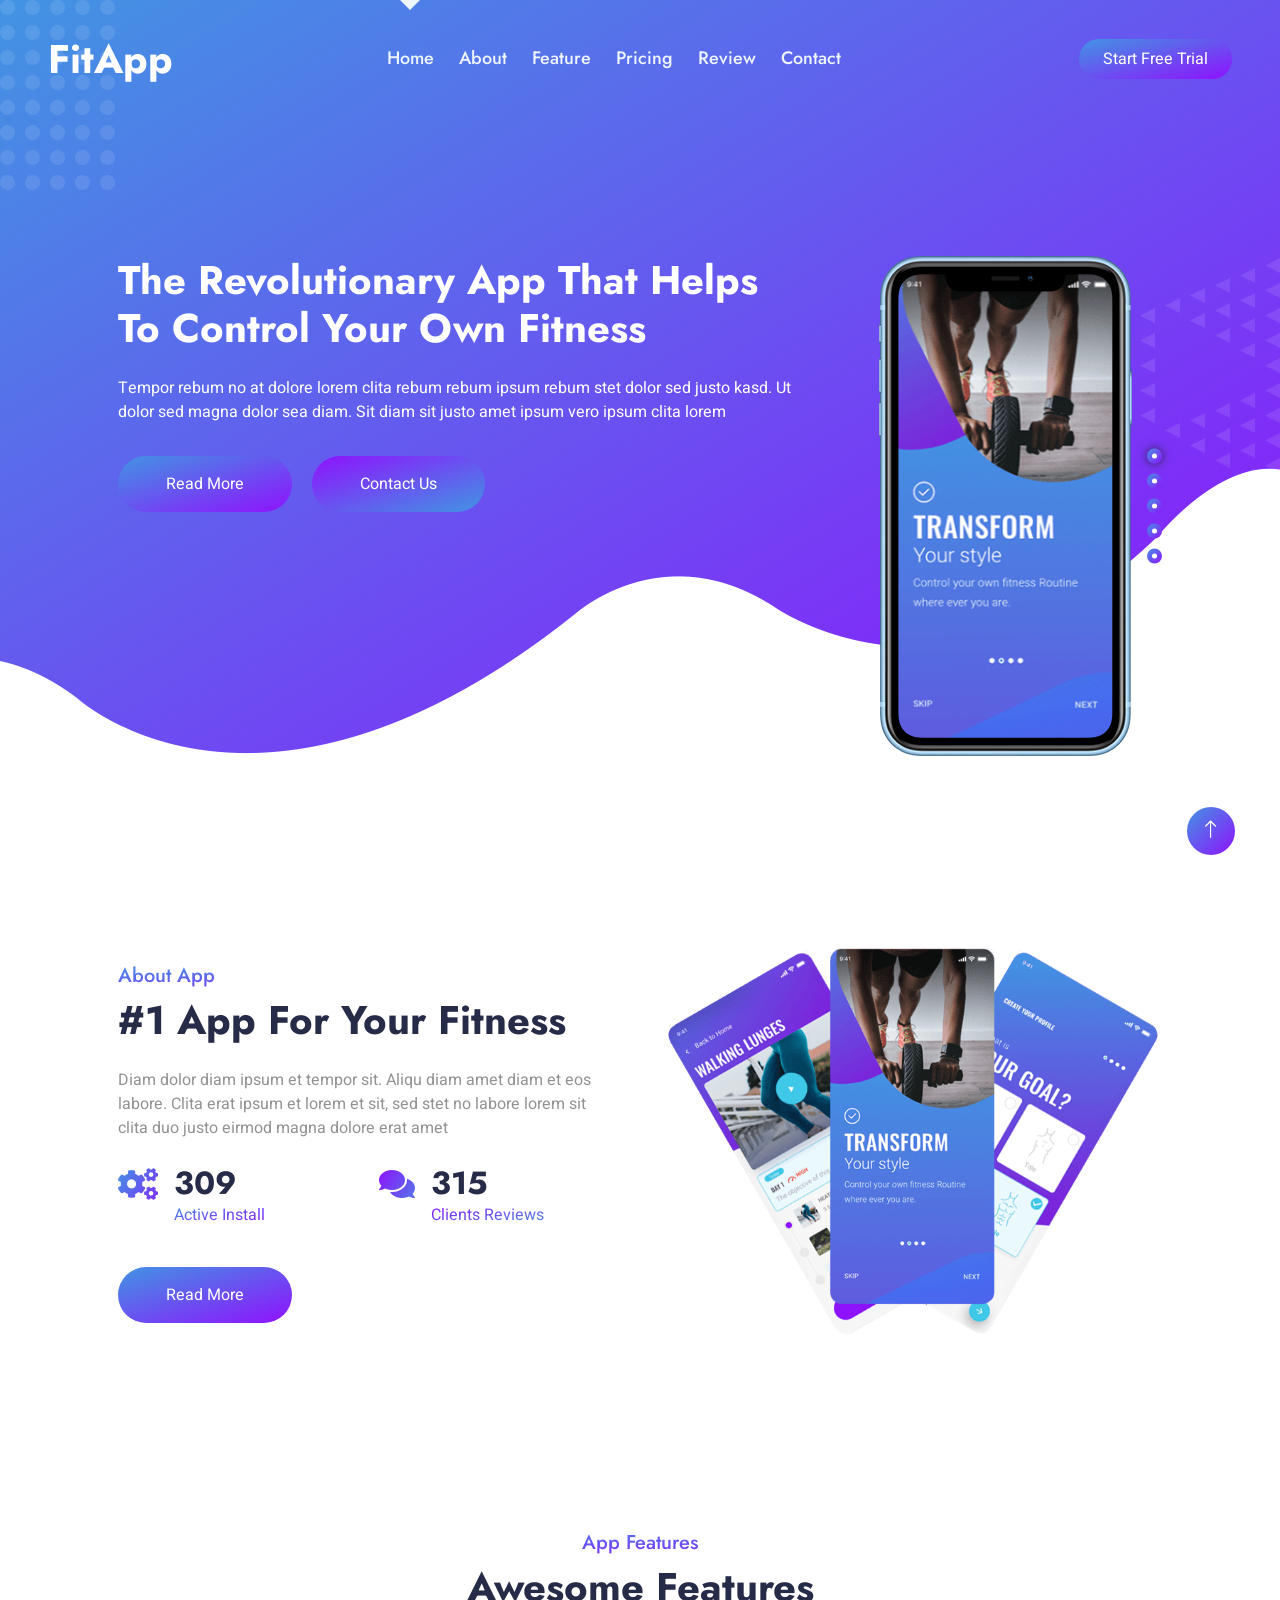
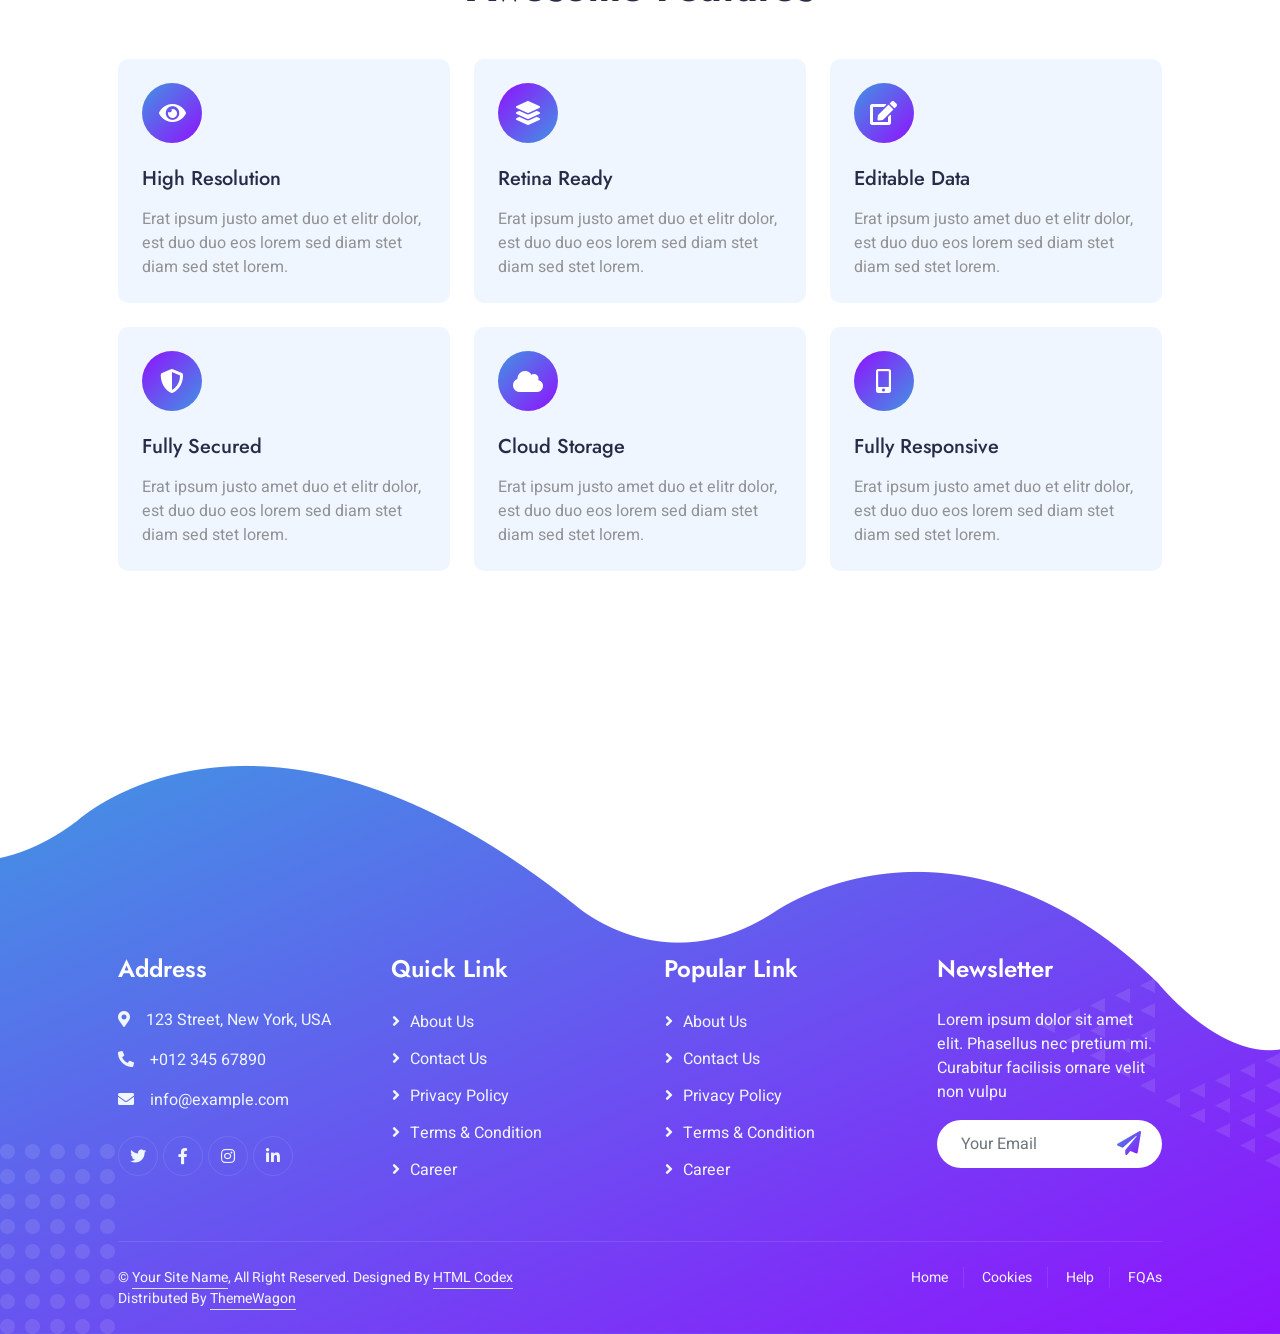
==== commit e30ed969: "." ====
--- a/index.html
+++ b/index.html
@@ -3,7 +3,7 @@
 
 <head>
     <meta charset="utf-8">
-    <title>FitApp - Mobile App HTML Template</title>
+    <title>OpoCare - Enfermería, TCAE, celador</title>
     <meta content="width=device-width, initial-scale=1.0" name="viewport">
     <meta content="" name="keywords">
     <meta content="" name="description">
@@ -196,392 +196,6 @@
         </div>
         <!-- Features End -->
 
-
-        <!-- Screenshot Start -->
-        <div class="container-xxl py-5">
-            <div class="container py-5 px-lg-5">
-                <div class="row g-5 align-items-center">
-                    <div class="col-lg-8 wow fadeInUp" data-wow-delay="0.1s">
-                        <h5 class="text-primary-gradient fw-medium">Screenshot</h5>
-                        <h1 class="mb-4">User Friendly interface And Very Easy To Use Fitness App</h1>
-                        <p class="mb-4">Diam dolor diam ipsum et tempor sit. Aliqu diam amet diam et eos labore. Clita erat ipsum et lorem et sit, sed stet no labore lorem sit clita duo justo eirmod magna dolore erat amet</p>
-                        <p><i class="fa fa-check text-primary-gradient me-3"></i>Diam dolor diam ipsum et tempor sit</p>
-                        <p><i class="fa fa-check text-primary-gradient me-3"></i>Aliqu diam amet diam et eos labore</p>
-                        <p class="mb-4"><i class="fa fa-check text-primary-gradient me-3"></i>Clita erat ipsum et lorem et sit</p>
-                        <a href="" class="btn btn-primary-gradient py-sm-3 px-4 px-sm-5 rounded-pill mt-3">Read More</a>
-                    </div>
-                    <div class="col-lg-4 d-flex justify-content-center justify-content-lg-end wow fadeInUp" data-wow-delay="0.3s">
-                        <div class="owl-carousel screenshot-carousel">
-                            <img class="img-fluid" src="img/screenshot-1.png" alt="">
-                            <img class="img-fluid" src="img/screenshot-2.png" alt="">
-                            <img class="img-fluid" src="img/screenshot-3.png" alt="">
-                            <img class="img-fluid" src="img/screenshot-4.png" alt="">
-                            <img class="img-fluid" src="img/screenshot-5.png" alt="">
-                        </div>
-                    </div>
-                </div>
-            </div>
-        </div>
-        <!-- Screenshot End -->
-
-
-        <!-- Process Start -->
-        <div class="container-xxl py-5">
-            <div class="container py-5 px-lg-5">
-                <div class="text-center pb-4 wow fadeInUp" data-wow-delay="0.1s">
-                    <h5 class="text-primary-gradient fw-medium">How It Works</h5>
-                    <h1 class="mb-5">3 Easy Steps</h1>
-                </div>
-                <div class="row gy-5 gx-4 justify-content-center">
-                    <div class="col-lg-4 col-sm-6 text-center pt-4 wow fadeInUp" data-wow-delay="0.1s">
-                        <div class="position-relative bg-light rounded pt-5 pb-4 px-4">
-                            <div class="d-inline-flex align-items-center justify-content-center bg-primary-gradient rounded-circle position-absolute top-0 start-50 translate-middle shadow" style="width: 100px; height: 100px;">
-                                <i class="fa fa-cog fa-3x text-white"></i>
-                            </div>
-                            <h5 class="mt-4 mb-3">Install the App</h5>
-                            <p class="mb-0">Tempor erat elitr rebum clita dolor diam ipsum sit diam amet diam eos erat ipsum et lorem et sit sed stet</p>
-                        </div>
-                    </div>
-                    <div class="col-lg-4 col-sm-6 text-center pt-4 wow fadeInUp" data-wow-delay="0.3s">
-                        <div class="position-relative bg-light rounded pt-5 pb-4 px-4">
-                            <div class="d-inline-flex align-items-center justify-content-center bg-secondary-gradient rounded-circle position-absolute top-0 start-50 translate-middle shadow" style="width: 100px; height: 100px;">
-                                <i class="fa fa-address-card fa-3x text-white"></i>
-                            </div>
-                            <h5 class="mt-4 mb-3">Setup Your Profile</h5>
-                            <p class="mb-0">Tempor erat elitr rebum clita dolor diam ipsum sit diam amet diam eos erat ipsum et lorem et sit sed stet</p>
-                        </div>
-                    </div>
-                    <div class="col-lg-4 col-sm-6 text-center pt-4 wow fadeInUp" data-wow-delay="0.5s">
-                        <div class="position-relative bg-light rounded pt-5 pb-4 px-4">
-                            <div class="d-inline-flex align-items-center justify-content-center bg-primary-gradient rounded-circle position-absolute top-0 start-50 translate-middle shadow" style="width: 100px; height: 100px;">
-                                <i class="fa fa-check fa-3x text-white"></i>
-                            </div>
-                            <h5 class="mt-4 mb-3">Enjoy The Features</h5>
-                            <p class="mb-0">Tempor erat elitr rebum clita dolor diam ipsum sit diam amet diam eos erat ipsum et lorem et sit sed stet</p>
-                        </div>
-                    </div>
-                </div>
-            </div>
-        </div>
-        <!-- Process Start -->
-
-
-        <!-- Download Start -->
-        <div class="container-xxl py-5">
-            <div class="container py-5 px-lg-5">
-                <div class="row g-5 align-items-center">
-                    <div class="col-lg-6">
-                        <img class="img-fluid wow fadeInUp" data-wow-delay="0.1s" src="img/about.png">
-                    </div>
-                    <div class="col-lg-6 wow fadeInUp" data-wow-delay="0.3s">
-                        <h5 class="text-primary-gradient fw-medium">Download</h5>
-                        <h1 class="mb-4">Download The Latest Version Of Our App</h1>
-                        <p class="mb-4">Diam dolor diam ipsum et tempor sit. Aliqu diam amet diam et eos labore. Clita erat ipsum et lorem et sit, sed stet no labore lorem sit clita duo justo eirmod magna dolore erat amet</p>
-                        <div class="row g-4">
-                            <div class="col-sm-6 wow fadeIn" data-wow-delay="0.5s">
-                                <a href="" class="d-flex bg-primary-gradient rounded py-3 px-4">
-                                    <i class="fab fa-apple fa-3x text-white flex-shrink-0"></i>
-                                    <div class="ms-3">
-                                        <p class="text-white mb-0">Available On</p>
-                                        <h5 class="text-white mb-0">App Store</h5>
-                                    </div>
-                                </a>
-                            </div>
-                            <div class="col-sm-6 wow fadeIn" data-wow-delay="0.7s">
-                                <a href="" class="d-flex bg-secondary-gradient rounded py-3 px-4">
-                                    <i class="fab fa-android fa-3x text-white flex-shrink-0"></i>
-                                    <div class="ms-3">
-                                        <p class="text-white mb-0">Available On</p>
-                                        <h5 class="text-white mb-0">Play Store</h5>
-                                    </div>
-                                </a>
-                            </div>
-                        </div>
-                    </div>
-                </div>
-            </div>
-        </div>
-        <!-- Download End -->
-
-
-        <!-- Pricing Start -->
-        <div class="container-xxl py-5" id="pricing">
-            <div class="container py-5 px-lg-5">
-                <div class="text-center wow fadeInUp" data-wow-delay="0.1s">
-                    <h5 class="text-primary-gradient fw-medium">Pricing Plan</h5>
-                    <h1 class="mb-5">Choose Your Plan</h1>
-                </div>
-                <div class="tab-class text-center pricing wow fadeInUp" data-wow-delay="0.1s">
-                    <ul class="nav nav-pills d-inline-flex justify-content-center bg-primary-gradient rounded-pill mb-5">
-                        <li class="nav-item">
-                            <button class="nav-link active" data-bs-toggle="pill" href="#tab-1">Monthly</button>
-                        </li>
-                        <li class="nav-item">
-                            <button class="nav-link" data-bs-toggle="pill" href="#tab-2">Yearly</button>
-                        </li>
-                    </ul>
-                    <div class="tab-content text-start">
-                        <div id="tab-1" class="tab-pane fade show p-0 active">
-                            <div class="row g-4">
-                                <div class="col-lg-4">
-                                    <div class="bg-light rounded">
-                                        <div class="border-bottom p-4 mb-4">
-                                            <h4 class="text-primary-gradient mb-1">Starter Plan</h4>
-                                            <span>Powerful & Awesome Features</span>
-                                        </div>
-                                        <div class="p-4 pt-0">
-                                            <h1 class="mb-3">
-                                                <small class="align-top" style="font-size: 22px; line-height: 45px;">$</small>14.99<small
-                                                    class="align-bottom" style="font-size: 16px; line-height: 40px;">/ Month</small>
-                                            </h1>
-                                            <div class="d-flex justify-content-between mb-3"><span>HTML5 & CSS3</span><i class="fa fa-check text-primary-gradient pt-1"></i></div>
-                                            <div class="d-flex justify-content-between mb-3"><span>Bootstrap v5</span><i class="fa fa-check text-primary-gradient pt-1"></i></div>
-                                            <div class="d-flex justify-content-between mb-3"><span>Responsive Layout</span><i class="fa fa-check text-primary-gradient pt-1"></i></div>
-                                            <div class="d-flex justify-content-between mb-2"><span>Cross-browser Support</span><i class="fa fa-check text-primary-gradient pt-1"></i></div>
-                                            <a href="" class="btn btn-primary-gradient rounded-pill py-2 px-4 mt-4">Get Started</a>
-                                        </div>
-                                    </div>
-                                </div>
-                                <div class="col-lg-4">
-                                    <div class="bg-light rounded border">
-                                        <div class="border-bottom p-4 mb-4">
-                                            <h4 class="text-primary-gradient mb-1">Advance Plan</h4>
-                                            <span>Powerful & Awesome Features</span>
-                                        </div>
-                                        <div class="p-4 pt-0">
-                                            <h1 class="mb-3">
-                                                <small class="align-top" style="font-size: 22px; line-height: 45px;">$</small>24.99<small
-                                                    class="align-bottom" style="font-size: 16px; line-height: 40px;">/ Month</small>
-                                            </h1>
-                                            <div class="d-flex justify-content-between mb-3"><span>HTML5 & CSS3</span><i class="fa fa-check text-primary-gradient pt-1"></i></div>
-                                            <div class="d-flex justify-content-between mb-3"><span>Bootstrap v5</span><i class="fa fa-check text-primary-gradient pt-1"></i></div>
-                                            <div class="d-flex justify-content-between mb-3"><span>Responsive Layout</span><i class="fa fa-check text-primary-gradient pt-1"></i></div>
-                                            <div class="d-flex justify-content-between mb-2"><span>Cross-browser Support</span><i class="fa fa-check text-primary-gradient pt-1"></i></div>
-                                            <a href="" class="btn btn-secondary-gradient rounded-pill py-2 px-4 mt-4">Get Started</a>
-                                        </div>
-                                    </div>
-                                </div>
-                                <div class="col-lg-4">
-                                    <div class="bg-light rounded">
-                                        <div class="border-bottom p-4 mb-4">
-                                            <h4 class="text-primary-gradient mb-1">Premium Plan</h4>
-                                            <span>Powerful & Awesome Features</span>
-                                        </div>
-                                        <div class="p-4 pt-0">
-                                            <h1 class="mb-3">
-                                                <small class="align-top" style="font-size: 22px; line-height: 45px;">$</small>34.99<small
-                                                    class="align-bottom" style="font-size: 16px; line-height: 40px;">/ Month</small>
-                                            </h1>
-                                            <div class="d-flex justify-content-between mb-3"><span>HTML5 & CSS3</span><i class="fa fa-check text-primary-gradient pt-1"></i></div>
-                                            <div class="d-flex justify-content-between mb-3"><span>Bootstrap v5</span><i class="fa fa-check text-primary-gradient pt-1"></i></div>
-                                            <div class="d-flex justify-content-between mb-3"><span>Responsive Layout</span><i class="fa fa-check text-primary-gradient pt-1"></i></div>
-                                            <div class="d-flex justify-content-between mb-2"><span>Cross-browser Support</span><i class="fa fa-check text-primary-gradient pt-1"></i></div>
-                                            <a href="" class="btn btn-primary-gradient rounded-pill py-2 px-4 mt-4">Get Started</a>
-                                        </div>
-                                    </div>
-                                </div>
-                            </div>
-                        </div>
-                        <div id="tab-2" class="tab-pane fade p-0">
-                            <div class="row g-4">
-                                <div class="col-lg-4">
-                                    <div class="bg-light rounded">
-                                        <div class="border-bottom p-4 mb-4">
-                                            <h4 class="text-primary-gradient mb-1">Starter Plan</h4>
-                                            <span>Powerful & Awesome Features</span>
-                                        </div>
-                                        <div class="p-4 pt-0">
-                                            <h1 class="mb-3">
-                                                <small class="align-top" style="font-size: 22px; line-height: 45px;">$</small>114.99<small
-                                                    class="align-bottom" style="font-size: 16px; line-height: 40px;">/ Yearly</small>
-                                            </h1>
-                                            <div class="d-flex justify-content-between mb-3"><span>HTML5 & CSS3</span><i class="fa fa-check text-primary-gradient pt-1"></i></div>
-                                            <div class="d-flex justify-content-between mb-3"><span>Bootstrap v5</span><i class="fa fa-check text-primary-gradient pt-1"></i></div>
-                                            <div class="d-flex justify-content-between mb-3"><span>Responsive Layout</span><i class="fa fa-check text-primary-gradient pt-1"></i></div>
-                                            <div class="d-flex justify-content-between mb-2"><span>Cross-browser Support</span><i class="fa fa-check text-primary-gradient pt-1"></i></div>
-                                            <a href="" class="btn btn-primary-gradient rounded-pill py-2 px-4 mt-4">Get Started</a>
-                                        </div>
-                                    </div>
-                                </div>
-                                <div class="col-lg-4">
-                                    <div class="bg-light rounded border">
-                                        <div class="border-bottom p-4 mb-4">
-                                            <h4 class="text-primary-gradient mb-1">Advance Plan</h4>
-                                            <span>Powerful & Awesome Features</span>
-                                        </div>
-                                        <div class="p-4 pt-0">
-                                            <h1 class="mb-3">
-                                                <small class="align-top" style="font-size: 22px; line-height: 45px;">$</small>124.99<small
-                                                    class="align-bottom" style="font-size: 16px; line-height: 40px;">/ Yearly</small>
-                                            </h1>
-                                            <div class="d-flex justify-content-between mb-3"><span>HTML5 & CSS3</span><i class="fa fa-check text-primary-gradient pt-1"></i></div>
-                                            <div class="d-flex justify-content-between mb-3"><span>Bootstrap v5</span><i class="fa fa-check text-primary-gradient pt-1"></i></div>
-                                            <div class="d-flex justify-content-between mb-3"><span>Responsive Layout</span><i class="fa fa-check text-primary-gradient pt-1"></i></div>
-                                            <div class="d-flex justify-content-between mb-2"><span>Cross-browser Support</span><i class="fa fa-check text-primary-gradient pt-1"></i></div>
-                                            <a href="" class="btn btn-primary-gradient rounded-pill py-2 px-4 mt-4">Get Started</a>
-                                        </div>
-                                    </div>
-                                </div>
-                                <div class="col-lg-4">
-                                    <div class="bg-light rounded">
-                                        <div class="border-bottom p-4 mb-4">
-                                            <h4 class="text-primary-gradient mb-1">Premium Plan</h4>
-                                            <span>Powerful & Awesome Features</span>
-                                        </div>
-                                        <div class="p-4 pt-0">
-                                            <h1 class="mb-3">
-                                                <small class="align-top" style="font-size: 22px; line-height: 45px;">$</small>134.99<small
-                                                    class="align-bottom" style="font-size: 16px; line-height: 40px;">/ Yearly</small>
-                                            </h1>
-                                            <div class="d-flex justify-content-between mb-3"><span>HTML5 & CSS3</span><i class="fa fa-check text-primary-gradient pt-1"></i></div>
-                                            <div class="d-flex justify-content-between mb-3"><span>Bootstrap v5</span><i class="fa fa-check text-primary-gradient pt-1"></i></div>
-                                            <div class="d-flex justify-content-between mb-3"><span>Responsive Layout</span><i class="fa fa-check text-primary-gradient pt-1"></i></div>
-                                            <div class="d-flex justify-content-between mb-2"><span>Cross-browser Support</span><i class="fa fa-check text-primary-gradient pt-1"></i></div>
-                                            <a href="" class="btn btn-primary-gradient rounded-pill py-2 px-4 mt-4">Get Started</a>
-                                        </div>
-                                    </div>
-                                </div>
-                            </div>
-                        </div>
-                    </div>
-                </div>
-            </div>
-        </div>
-        <!-- Pricing End -->
-
-
-        <!-- Testimonial Start -->
-        <div class="container-xxl py-5" id="review">
-            <div class="container py-5 px-lg-5">
-                <div class="text-center wow fadeInUp" data-wow-delay="0.1s">
-                    <h5 class="text-primary-gradient fw-medium">Testimonial</h5>
-                    <h1 class="mb-5">What Say Our Clients!</h1>
-                </div>
-                <div class="owl-carousel testimonial-carousel wow fadeInUp" data-wow-delay="0.1s">
-                    <div class="testimonial-item rounded p-4">
-                        <div class="d-flex align-items-center mb-4">
-                            <img class="img-fluid bg-white rounded flex-shrink-0 p-1" src="img/testimonial-1.jpg" style="width: 85px; height: 85px;">
-                            <div class="ms-4">
-                                <h5 class="mb-1">Client Name</h5>
-                                <p class="mb-1">Profession</p>
-                                <div>
-                                    <small class="fa fa-star text-warning"></small>
-                                    <small class="fa fa-star text-warning"></small>
-                                    <small class="fa fa-star text-warning"></small>
-                                    <small class="fa fa-star text-warning"></small>
-                                    <small class="fa fa-star text-warning"></small>
-                                </div>
-                            </div>
-                        </div>
-                        <p class="mb-0">Tempor erat elitr rebum at clita. Diam dolor diam ipsum sit diam amet diam et eos. Clita erat ipsum et lorem et sit.</p>
-                    </div>
-                    <div class="testimonial-item rounded p-4">
-                        <div class="d-flex align-items-center mb-4">
-                            <img class="img-fluid bg-white rounded flex-shrink-0 p-1" src="img/testimonial-2.jpg" style="width: 85px; height: 85px;">
-                            <div class="ms-4">
-                                <h5 class="mb-1">Client Name</h5>
-                                <p class="mb-1">Profession</p>
-                                <div>
-                                    <small class="fa fa-star text-warning"></small>
-                                    <small class="fa fa-star text-warning"></small>
-                                    <small class="fa fa-star text-warning"></small>
-                                    <small class="fa fa-star text-warning"></small>
-                                    <small class="fa fa-star text-warning"></small>
-                                </div>
-                            </div>
-                        </div>
-                        <p class="mb-0">Tempor erat elitr rebum at clita. Diam dolor diam ipsum sit diam amet diam et eos. Clita erat ipsum et lorem et sit.</p>
-                    </div>
-                    <div class="testimonial-item rounded p-4">
-                        <div class="d-flex align-items-center mb-4">
-                            <img class="img-fluid bg-white rounded flex-shrink-0 p-1" src="img/testimonial-3.jpg" style="width: 85px; height: 85px;">
-                            <div class="ms-4">
-                                <h5 class="mb-1">Client Name</h5>
-                                <p class="mb-1">Profession</p>
-                                <div>
-                                    <small class="fa fa-star text-warning"></small>
-                                    <small class="fa fa-star text-warning"></small>
-                                    <small class="fa fa-star text-warning"></small>
-                                    <small class="fa fa-star text-warning"></small>
-                                    <small class="fa fa-star text-warning"></small>
-                                </div>
-                            </div>
-                        </div>
-                        <p class="mb-0">Tempor erat elitr rebum at clita. Diam dolor diam ipsum sit diam amet diam et eos. Clita erat ipsum et lorem et sit.</p>
-                    </div>
-                    <div class="testimonial-item rounded p-4">
-                        <div class="d-flex align-items-center mb-4">
-                            <img class="img-fluid bg-white rounded flex-shrink-0 p-1" src="img/testimonial-4.jpg" style="width: 85px; height: 85px;">
-                            <div class="ms-4">
-                                <h5 class="mb-1">Client Name</h5>
-                                <p class="mb-1">Profession</p>
-                                <div>
-                                    <small class="fa fa-star text-warning"></small>
-                                    <small class="fa fa-star text-warning"></small>
-                                    <small class="fa fa-star text-warning"></small>
-                                    <small class="fa fa-star text-warning"></small>
-                                    <small class="fa fa-star text-warning"></small>
-                                </div>
-                            </div>
-                        </div>
-                        <p class="mb-0">Tempor erat elitr rebum at clita. Diam dolor diam ipsum sit diam amet diam et eos. Clita erat ipsum et lorem et sit.</p>
-                    </div>
-                </div>
-            </div>
-        </div>
-        <!-- Testimonial End -->
-
-
-        <!-- Contact Start -->
-        <div class="container-xxl py-5" id="contact">
-            <div class="container py-5 px-lg-5">
-                <div class="text-center wow fadeInUp" data-wow-delay="0.1s">
-                    <h5 class="text-primary-gradient fw-medium">Contact Us</h5>
-                    <h1 class="mb-5">Get In Touch!</h1>
-                </div>
-                <div class="row justify-content-center">
-                    <div class="col-lg-9">
-                        <div class="wow fadeInUp" data-wow-delay="0.3s">
-                            <p class="text-center mb-4">The contact form is currently inactive. Get a functional and working contact form with Ajax & PHP in a few minutes. Just copy and paste the files, add a little code and you're done. <a href="https://htmlcodex.com/contact-form">Download Now</a>.</p>
-                            <form>
-                                <div class="row g-3">
-                                    <div class="col-md-6">
-                                        <div class="form-floating">
-                                            <input type="text" class="form-control" id="name" placeholder="Your Name">
-                                            <label for="name">Your Name</label>
-                                        </div>
-                                    </div>
-                                    <div class="col-md-6">
-                                        <div class="form-floating">
-                                            <input type="email" class="form-control" id="email" placeholder="Your Email">
-                                            <label for="email">Your Email</label>
-                                        </div>
-                                    </div>
-                                    <div class="col-12">
-                                        <div class="form-floating">
-                                            <input type="text" class="form-control" id="subject" placeholder="Subject">
-                                            <label for="subject">Subject</label>
-                                        </div>
-                                    </div>
-                                    <div class="col-12">
-                                        <div class="form-floating">
-                                            <textarea class="form-control" placeholder="Leave a message here" id="message" style="height: 150px"></textarea>
-                                            <label for="message">Message</label>
-                                        </div>
-                                    </div>
-                                    <div class="col-12 text-center">
-                                        <button class="btn btn-primary-gradient rounded-pill py-3 px-5" type="submit">Send Message</button>
-                                    </div>
-                                </div>
-                            </form>
-                        </div>
-                    </div>
-                </div>
-            </div>
-        </div>
-        <!-- Contact End -->
-        
-
         <!-- Footer Start -->
         <div class="container-fluid bg-primary text-light footer wow fadeIn" data-wow-delay="0.1s">
             <div class="container py-5 px-lg-5">
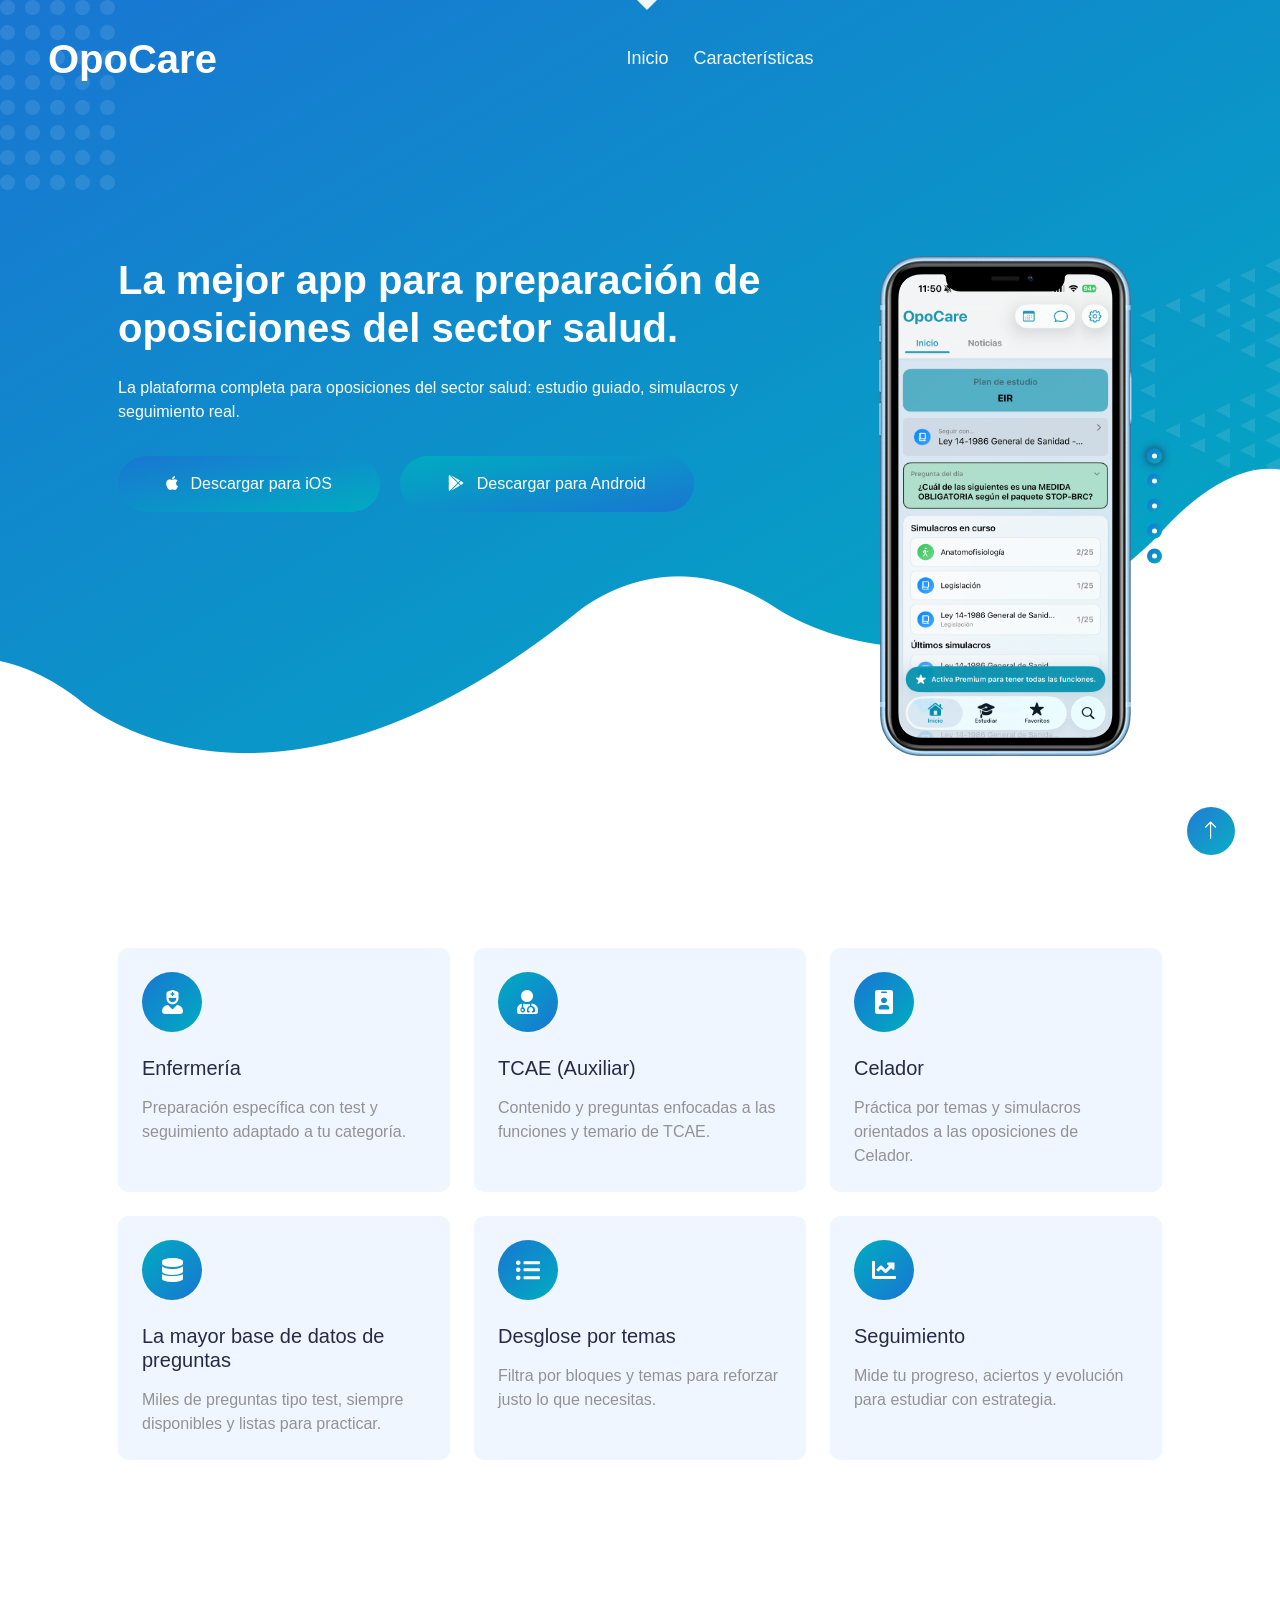
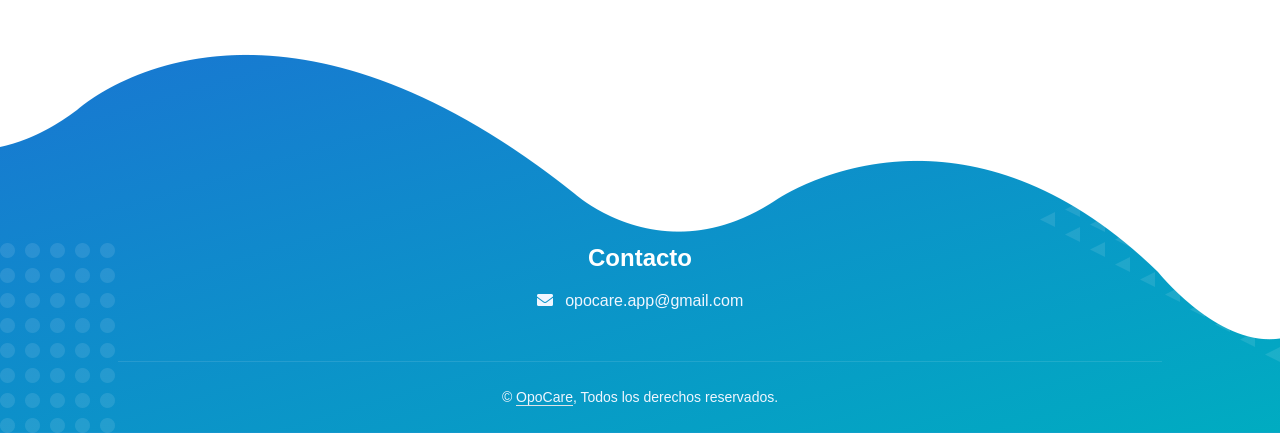
==== commit 58718a90: "." ====
--- a/index.html
+++ b/index.html
@@ -10,11 +10,6 @@
 
     <!-- Favicon -->
     <link href="img/favicon.ico" rel="icon">
-
-    <!-- Google Web Fonts -->
-    <link rel="preconnect" href="https://fonts.googleapis.com">
-    <link rel="preconnect" href="https://fonts.gstatic.com" crossorigin>
-    <link href="https://fonts.googleapis.com/css2?family=Heebo:wght@400;500&family=Jost:wght@500;600;700&display=swap" rel="stylesheet"> 
 
     <!-- Icon Font Stylesheet -->
     <link href="https://cdnjs.cloudflare.com/ajax/libs/font-awesome/5.10.0/css/all.min.css" rel="stylesheet">
@@ -46,7 +41,7 @@
         <div class="container-xxl position-relative p-0" id="home">
             <nav class="navbar navbar-expand-lg navbar-light px-4 px-lg-5 py-3 py-lg-0">
                 <a href="" class="navbar-brand p-0">
-                    <h1 class="m-0">FitApp</h1>
+                    <h1 class="m-0">OpoCare</h1>
                     <!-- <img src="img/logo.png" alt="Logo"> -->
                 </a>
                 <button class="navbar-toggler" type="button" data-bs-toggle="collapse" data-bs-target="#navbarCollapse">
@@ -54,14 +49,9 @@
                 </button>
                 <div class="collapse navbar-collapse" id="navbarCollapse">
                     <div class="navbar-nav mx-auto py-0">
-                        <a href="#home" class="nav-item nav-link active">Home</a>
-                        <a href="#about" class="nav-item nav-link">About</a>
-                        <a href="#feature" class="nav-item nav-link">Feature</a>
-                        <a href="#pricing" class="nav-item nav-link">Pricing</a>
-                        <a href="#review" class="nav-item nav-link">Review</a>
-                        <a href="#contact" class="nav-item nav-link">Contact</a>
+                        <a href="#home" class="nav-item nav-link active">Inicio</a>
+                        <a href="#feature" class="nav-item nav-link">Características</a>
                     </div>
-                    <a href="" class="btn btn-primary-gradient rounded-pill py-2 px-4 ms-3 d-none d-lg-block">Start Free Trial</a>
                 </div>
             </nav>
 
@@ -69,10 +59,16 @@
                 <div class="container px-lg-5">
                     <div class="row g-5">
                         <div class="col-lg-8 text-center text-lg-start">
-                            <h1 class="text-white mb-4 animated slideInDown">The Revolutionary App That Helps To Control Your Own Fitness</h1>
-                            <p class="text-white pb-3 animated slideInDown">Tempor rebum no at dolore lorem clita rebum rebum ipsum rebum stet dolor sed justo kasd. Ut dolor sed magna dolor sea diam. Sit diam sit justo amet ipsum vero ipsum clita lorem</p>
-                            <a href="" class="btn btn-primary-gradient py-sm-3 px-4 px-sm-5 rounded-pill me-3 animated slideInLeft">Read More</a>
-                            <a href="" class="btn btn-secondary-gradient py-sm-3 px-4 px-sm-5 rounded-pill animated slideInRight">Contact Us</a>
+                            <h1 class="text-white mb-4 animated slideInDown">La mejor app para preparación de oposiciones del sector salud.</h1>
+                            <p class="text-white pb-3 animated slideInDown">La plataforma completa para oposiciones del sector salud: estudio guiado, simulacros y seguimiento real.</p>
+                            <a href="#" class="btn btn-primary-gradient py-sm-3 px-4 px-sm-5 rounded-pill me-3 animated slideInLeft">
+                              <i class="fab fa-apple me-2"></i> Descargar para iOS
+                            </a>
+
+                            <a href="#" class="btn btn-secondary-gradient py-sm-3 px-4 px-sm-5 rounded-pill animated slideInRight">
+                              <i class="fab fa-google-play me-2"></i> Descargar para Android
+                            </a>
+
                         </div>
                         <div class="col-lg-4 d-flex justify-content-center justify-content-lg-end wow fadeInUp" data-wow-delay="0.3s">
                             <div class="owl-carousel screenshot-carousel">
@@ -90,178 +86,114 @@
         <!-- Navbar & Hero End -->
 
 
-        <!-- About Start -->
-        <div class="container-xxl py-5" id="about">
-            <div class="container py-5 px-lg-5">
-                <div class="row g-5 align-items-center">
-                    <div class="col-lg-6 wow fadeInUp" data-wow-delay="0.1s">
-                        <h5 class="text-primary-gradient fw-medium">About App</h5>
-                        <h1 class="mb-4">#1 App For Your Fitness</h1>
-                        <p class="mb-4">Diam dolor diam ipsum et tempor sit. Aliqu diam amet diam et eos labore. Clita erat ipsum et lorem et sit, sed stet no labore lorem sit clita duo justo eirmod magna dolore erat amet</p>
-                        <div class="row g-4 mb-4">
-                            <div class="col-sm-6 wow fadeIn" data-wow-delay="0.5s">
-                                <div class="d-flex">
-                                    <i class="fa fa-cogs fa-2x text-primary-gradient flex-shrink-0 mt-1"></i>
-                                    <div class="ms-3">
-                                        <h2 class="mb-0" data-toggle="counter-up">1234</h2>
-                                        <p class="text-primary-gradient mb-0">Active Install</p>
-                                    </div>
-                                </div>
-                            </div>
-                            <div class="col-sm-6 wow fadeIn" data-wow-delay="0.7s">
-                                <div class="d-flex">
-                                    <i class="fa fa-comments fa-2x text-secondary-gradient flex-shrink-0 mt-1"></i>
-                                    <div class="ms-3">
-                                        <h2 class="mb-0" data-toggle="counter-up">1234</h2>
-                                        <p class="text-secondary-gradient mb-0">Clients Reviews</p>
-                                    </div>
-                                </div>
-                            </div>
-                        </div>
-                        <a href="" class="btn btn-primary-gradient py-sm-3 px-4 px-sm-5 rounded-pill mt-3">Read More</a>
-                    </div>
-                    <div class="col-lg-6">
-                        <img class="img-fluid wow fadeInUp" data-wow-delay="0.5s" src="img/about.png">
-                    </div>
-                </div>
-            </div>
-        </div>
-        <!-- About End -->
-
-
         <!-- Features Start -->
-        <div class="container-xxl py-5" id="feature">
-            <div class="container py-5 px-lg-5">
-                <div class="text-center wow fadeInUp" data-wow-delay="0.1s">
-                    <h5 class="text-primary-gradient fw-medium">App Features</h5>
-                    <h1 class="mb-5">Awesome Features</h1>
-                </div>
-                <div class="row g-4">
-                    <div class="col-lg-4 col-md-6 wow fadeInUp" data-wow-delay="0.1s">
-                        <div class="feature-item bg-light rounded p-4">
-                            <div class="d-inline-flex align-items-center justify-content-center bg-primary-gradient rounded-circle mb-4" style="width: 60px; height: 60px;">
-                                <i class="fa fa-eye text-white fs-4"></i>
-                            </div>
-                            <h5 class="mb-3">High Resolution</h5>
-                            <p class="m-0">Erat ipsum justo amet duo et elitr dolor, est duo duo eos lorem sed diam stet diam sed stet lorem.</p>
-                        </div>
-                    </div>
-                    <div class="col-lg-4 col-md-6 wow fadeInUp" data-wow-delay="0.3s">
-                        <div class="feature-item bg-light rounded p-4">
-                            <div class="d-inline-flex align-items-center justify-content-center bg-secondary-gradient rounded-circle mb-4" style="width: 60px; height: 60px;">
-                                <i class="fa fa-layer-group text-white fs-4"></i>
-                            </div>
-                            <h5 class="mb-3">Retina Ready</h5>
-                            <p class="m-0">Erat ipsum justo amet duo et elitr dolor, est duo duo eos lorem sed diam stet diam sed stet lorem.</p>
-                        </div>
-                    </div>
-                    <div class="col-lg-4 col-md-6 wow fadeInUp" data-wow-delay="0.5s">
-                        <div class="feature-item bg-light rounded p-4">
-                            <div class="d-inline-flex align-items-center justify-content-center bg-primary-gradient rounded-circle mb-4" style="width: 60px; height: 60px;">
-                                <i class="fa fa-edit text-white fs-4"></i>
-                            </div>
-                            <h5 class="mb-3">Editable Data</h5>
-                            <p class="m-0">Erat ipsum justo amet duo et elitr dolor, est duo duo eos lorem sed diam stet diam sed stet lorem.</p>
-                        </div>
-                    </div>
-                    <div class="col-lg-4 col-md-6 wow fadeInUp" data-wow-delay="0.1s">
-                        <div class="feature-item bg-light rounded p-4">
-                            <div class="d-inline-flex align-items-center justify-content-center bg-secondary-gradient rounded-circle mb-4" style="width: 60px; height: 60px;">
-                                <i class="fa fa-shield-alt text-white fs-4"></i>
-                            </div>
-                            <h5 class="mb-3">Fully Secured</h5>
-                            <p class="m-0">Erat ipsum justo amet duo et elitr dolor, est duo duo eos lorem sed diam stet diam sed stet lorem.</p>
-                        </div>
-                    </div>
-                    <div class="col-lg-4 col-md-6 wow fadeInUp" data-wow-delay="0.3s">
-                        <div class="feature-item bg-light rounded p-4">
-                            <div class="d-inline-flex align-items-center justify-content-center bg-primary-gradient rounded-circle mb-4" style="width: 60px; height: 60px;">
-                                <i class="fa fa-cloud text-white fs-4"></i>
-                            </div>
-                            <h5 class="mb-3">Cloud Storage</h5>
-                            <p class="m-0">Erat ipsum justo amet duo et elitr dolor, est duo duo eos lorem sed diam stet diam sed stet lorem.</p>
-                        </div>
-                    </div>
-                    <div class="col-lg-4 col-md-6 wow fadeInUp" data-wow-delay="0.5s">
-                        <div class="feature-item bg-light rounded p-4">
-                            <div class="d-inline-flex align-items-center justify-content-center bg-secondary-gradient rounded-circle mb-4" style="width: 60px; height: 60px;">
-                                <i class="fa fa-mobile-alt text-white fs-4"></i>
-                            </div>
-                            <h5 class="mb-3">Fully Responsive</h5>
-                            <p class="m-0">Erat ipsum justo amet duo et elitr dolor, est duo duo eos lorem sed diam stet diam sed stet lorem.</p>
-                        </div>
-                    </div>
-                </div>
-            </div>
-        </div>
+<div class="container-xxl py-5" id="feature">
+  <div class="container py-5 px-lg-5">
+    <div class="text-center wow fadeInUp" data-wow-delay="0.1s">
+    </div>
+
+    <div class="row g-4 align-items-stretch">
+      <!-- ARRIBA 1 -->
+      <div class="col-lg-4 col-md-6 wow fadeInUp" data-wow-delay="0.1s">
+        <div class="feature-item bg-light rounded p-4 h-100">
+          <div class="d-inline-flex align-items-center justify-content-center bg-primary-gradient rounded-circle mb-4"
+               style="width: 60px; height: 60px;">
+            <i class="fa fa-user-nurse text-white fs-4"></i>
+          </div>
+          <h5 class="mb-3">Enfermería</h5>
+          <p class="m-0">Preparación específica con test y seguimiento adaptado a tu categoría.</p>
+        </div>
+      </div>
+
+      <!-- ARRIBA 2 -->
+      <div class="col-lg-4 col-md-6 wow fadeInUp" data-wow-delay="0.3s">
+        <div class="feature-item bg-light rounded p-4 h-100">
+          <div class="d-inline-flex align-items-center justify-content-center bg-secondary-gradient rounded-circle mb-4"
+               style="width: 60px; height: 60px;">
+            <i class="fa fa-user-md text-white fs-4"></i>
+          </div>
+          <h5 class="mb-3">TCAE (Auxiliar)</h5>
+          <p class="m-0">Contenido y preguntas enfocadas a las funciones y temario de TCAE.</p>
+        </div>
+      </div>
+
+      <!-- ARRIBA 3 -->
+      <div class="col-lg-4 col-md-6 wow fadeInUp" data-wow-delay="0.5s">
+        <div class="feature-item bg-light rounded p-4 h-100">
+          <div class="d-inline-flex align-items-center justify-content-center bg-primary-gradient rounded-circle mb-4"
+               style="width: 60px; height: 60px;">
+            <i class="fa fa-id-badge text-white fs-4"></i>
+          </div>
+          <h5 class="mb-3">Celador</h5>
+          <p class="m-0">Práctica por temas y simulacros orientados a las oposiciones de Celador.</p>
+        </div>
+      </div>
+
+      <!-- ABAJO 1 -->
+      <div class="col-lg-4 col-md-6 wow fadeInUp" data-wow-delay="0.1s">
+        <div class="feature-item bg-light rounded p-4 h-100">
+          <div class="d-inline-flex align-items-center justify-content-center bg-secondary-gradient rounded-circle mb-4"
+               style="width: 60px; height: 60px;">
+            <i class="fa fa-database text-white fs-4"></i>
+          </div>
+          <h5 class="mb-3">La mayor base de datos de preguntas</h5>
+          <p class="m-0">Miles de preguntas tipo test, siempre disponibles y listas para practicar.</p>
+        </div>
+      </div>
+
+      <!-- ABAJO 2 -->
+      <div class="col-lg-4 col-md-6 wow fadeInUp" data-wow-delay="0.3s">
+        <div class="feature-item bg-light rounded p-4 h-100">
+          <div class="d-inline-flex align-items-center justify-content-center bg-primary-gradient rounded-circle mb-4"
+               style="width: 60px; height: 60px;">
+            <i class="fa fa-list-ul text-white fs-4"></i>
+          </div>
+          <h5 class="mb-3">Desglose por temas</h5>
+          <p class="m-0">Filtra por bloques y temas para reforzar justo lo que necesitas.</p>
+        </div>
+      </div>
+
+      <!-- ABAJO 3 -->
+      <div class="col-lg-4 col-md-6 wow fadeInUp" data-wow-delay="0.5s">
+        <div class="feature-item bg-light rounded p-4 h-100">
+          <div class="d-inline-flex align-items-center justify-content-center bg-secondary-gradient rounded-circle mb-4"
+               style="width: 60px; height: 60px;">
+            <i class="fa fa-chart-line text-white fs-4"></i>
+          </div>
+          <h5 class="mb-3">Seguimiento</h5>
+          <p class="m-0">Mide tu progreso, aciertos y evolución para estudiar con estrategia.</p>
+        </div>
+      </div>
+    </div>
+  </div>
+</div>
         <!-- Features End -->
 
-        <!-- Footer Start -->
-        <div class="container-fluid bg-primary text-light footer wow fadeIn" data-wow-delay="0.1s">
-            <div class="container py-5 px-lg-5">
-                <div class="row g-5">
-                    <div class="col-md-6 col-lg-3">
-                        <h4 class="text-white mb-4">Address</h4>
-                        <p><i class="fa fa-map-marker-alt me-3"></i>123 Street, New York, USA</p>
-                        <p><i class="fa fa-phone-alt me-3"></i>+012 345 67890</p>
-                        <p><i class="fa fa-envelope me-3"></i>info@example.com</p>
-                        <div class="d-flex pt-2">
-                            <a class="btn btn-outline-light btn-social" href=""><i class="fab fa-twitter"></i></a>
-                            <a class="btn btn-outline-light btn-social" href=""><i class="fab fa-facebook-f"></i></a>
-                            <a class="btn btn-outline-light btn-social" href=""><i class="fab fa-instagram"></i></a>
-                            <a class="btn btn-outline-light btn-social" href=""><i class="fab fa-linkedin-in"></i></a>
-                        </div>
-                    </div>
-                    <div class="col-md-6 col-lg-3">
-                        <h4 class="text-white mb-4">Quick Link</h4>
-                        <a class="btn btn-link" href="">About Us</a>
-                        <a class="btn btn-link" href="">Contact Us</a>
-                        <a class="btn btn-link" href="">Privacy Policy</a>
-                        <a class="btn btn-link" href="">Terms & Condition</a>
-                        <a class="btn btn-link" href="">Career</a>
-                    </div>
-                    <div class="col-md-6 col-lg-3">
-                        <h4 class="text-white mb-4">Popular Link</h4>
-                        <a class="btn btn-link" href="">About Us</a>
-                        <a class="btn btn-link" href="">Contact Us</a>
-                        <a class="btn btn-link" href="">Privacy Policy</a>
-                        <a class="btn btn-link" href="">Terms & Condition</a>
-                        <a class="btn btn-link" href="">Career</a>
-                    </div>
-                    <div class="col-md-6 col-lg-3">
-                        <h4 class="text-white mb-4">Newsletter</h4>
-                        <p>Lorem ipsum dolor sit amet elit. Phasellus nec pretium mi. Curabitur facilisis ornare velit non vulpu</p>
-                        <div class="position-relative w-100 mt-3">
-                            <input class="form-control border-0 rounded-pill w-100 ps-4 pe-5" type="text" placeholder="Your Email" style="height: 48px;">
-                            <button type="button" class="btn shadow-none position-absolute top-0 end-0 mt-1 me-2"><i class="fa fa-paper-plane text-primary-gradient fs-4"></i></button>
-                        </div>
-                    </div>
-                </div>
-            </div>
-            <div class="container px-lg-5">
-                <div class="copyright">
-                    <div class="row">
-                        <div class="col-md-6 text-center text-md-start mb-3 mb-md-0">
-                            &copy; <a class="border-bottom" href="#">Your Site Name</a>, All Right Reserved. 
-							
-							<!--/*** This template is free as long as you keep the footer author’s credit link/attribution link/backlink. If you'd like to use the template without the footer author’s credit link/attribution link/backlink, you can purchase the Credit Removal License from "https://htmlcodex.com/credit-removal". Thank you for your support. ***/-->
-							Designed By <a class="border-bottom" href="https://htmlcodex.com">HTML Codex</a>
-                            </br>
-                            Distributed By <a class="border-bottom" href="https://themewagon.com" target="_blank">ThemeWagon</a>
-                        </div>
-                        <div class="col-md-6 text-center text-md-end">
-                            <div class="footer-menu">
-                                <a href="">Home</a>
-                                <a href="">Cookies</a>
-                                <a href="">Help</a>
-                                <a href="">FQAs</a>
-                            </div>
-                        </div>
-                    </div>
-                </div>
-            </div>
-        </div>
-        <!-- Footer End -->
+<!-- Footer Start -->
+<div class="container-fluid bg-primary text-light footer wow fadeIn" data-wow-delay="0.1s">
+  <div class="container py-5 px-lg-5">
+    <div class="row justify-content-center">
+      <div class="col-lg-6 text-center">
+        <h4 class="text-white mb-3">Contacto</h4>
+        <p class="mb-0">
+          <i class="fa fa-envelope me-2"></i>
+          <a class="text-light" href="mailto:opocare.app@gmail.com">opocare.app@gmail.com</a>
+        </p>
+      </div>
+    </div>
+  </div>
+
+  <div class="container px-lg-5">
+    <div class="copyright">
+      <div class="row">
+        <div class="col-12 text-center">
+          &copy; <a class="border-bottom" href="#">OpoCare</a>, Todos los derechos reservados.
+        </div>
+      </div>
+    </div>
+  </div>
+</div>
+<!-- Footer End -->
 
 
         <!-- Back to Top -->
--- a/css/style.css
+++ b/css/style.css
@@ -1,9 +1,13 @@
 /********** Template CSS **********/
 :root {
-    --primary: #4294E3;
-    --secondary: #8F12FD;
+    --primary: #1976D2;   /* azul */
+    --secondary: #00ACC1; /* cian */
     --light: #F0F6FF;
     --dark: #262B47;
+}
+
+body {
+  font-family: Arial, Helvetica, sans-serif;
 }
 
 
@@ -148,7 +152,7 @@
     position: relative;
     margin-right: 25px;
     padding: 45px 0;
-    font-family: 'Jost', sans-serif;
+    font-family: Arial, Helvetica, sans-serif;
     font-size: 18px;
     font-weight: 500;
     color: var(--light) !important;
@@ -452,9 +456,7 @@
     transition: .3s;
 }
 
-.footer .btn.btn-social:hover {
-    color: var(--primary);
-}
+.footer .btn.btn-social:hover { color: var(--primary); }
 
 .footer .btn.btn-link {
     display: block;
@@ -499,4 +501,12 @@
     margin-right: 0;
     padding-right: 0;
     border-right: none;
-}+}
+
+html, body {
+  font-family: Arial, Helvetica, sans-serif !important;
+}
+
+* {
+  font-family: inherit;
+}
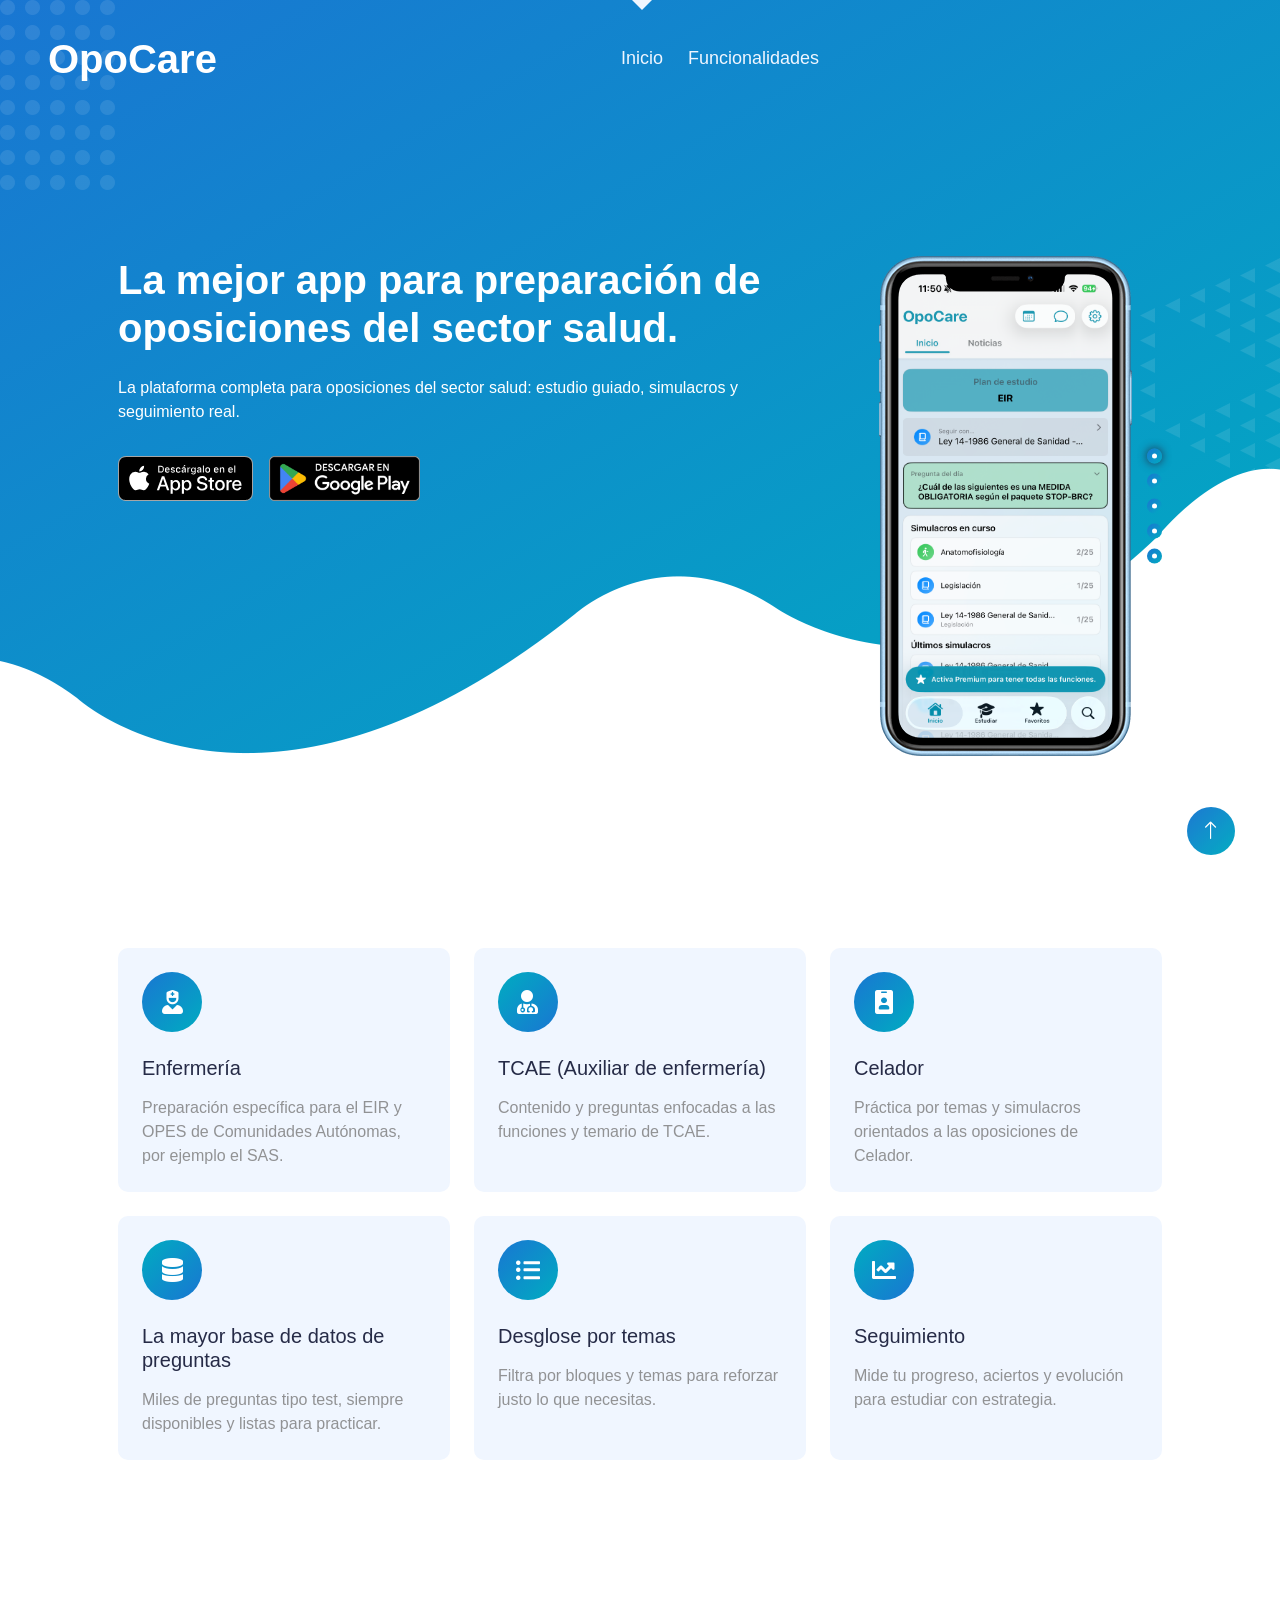
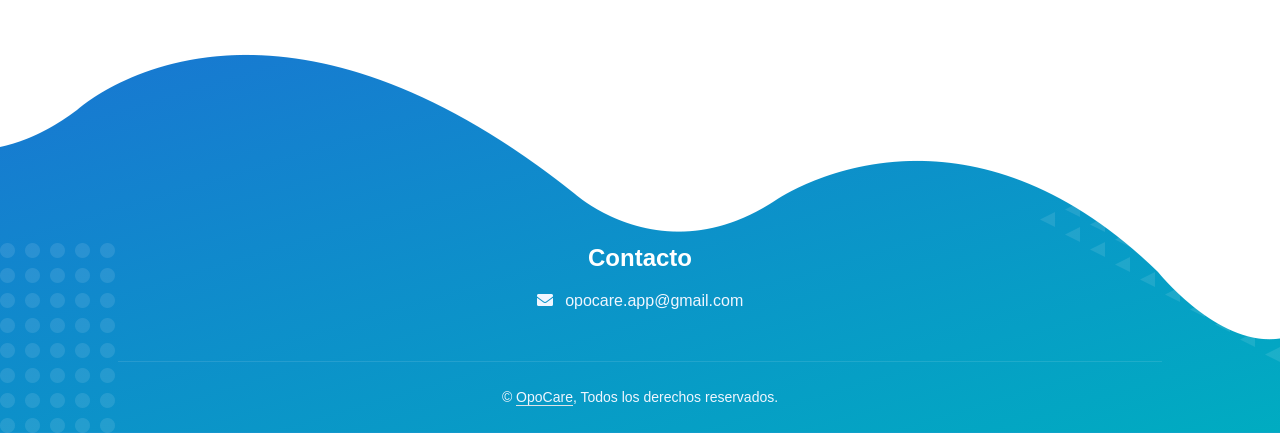
==== commit 63154f67: "." ====
--- a/index.html
+++ b/index.html
@@ -27,190 +27,192 @@
 </head>
 
 <body data-bs-spy="scroll" data-bs-target=".navbar" data-bs-offset="51">
-    <div class="container-xxl bg-white p-0">
-        <!-- Spinner Start -->
-        <div id="spinner" class="show bg-white position-fixed translate-middle w-100 vh-100 top-50 start-50 d-flex align-items-center justify-content-center">
-            <div class="spinner-grow text-primary" style="width: 3rem; height: 3rem;" role="status">
-                <span class="sr-only">Loading...</span>
-            </div>
-        </div>
-        <!-- Spinner End -->
-
-
-        <!-- Navbar & Hero Start -->
-        <div class="container-xxl position-relative p-0" id="home">
-            <nav class="navbar navbar-expand-lg navbar-light px-4 px-lg-5 py-3 py-lg-0">
-                <a href="" class="navbar-brand p-0">
-                    <h1 class="m-0">OpoCare</h1>
-                    <!-- <img src="img/logo.png" alt="Logo"> -->
-                </a>
-                <button class="navbar-toggler" type="button" data-bs-toggle="collapse" data-bs-target="#navbarCollapse">
-                    <span class="fa fa-bars"></span>
-                </button>
-                <div class="collapse navbar-collapse" id="navbarCollapse">
-                    <div class="navbar-nav mx-auto py-0">
-                        <a href="#home" class="nav-item nav-link active">Inicio</a>
-                        <a href="#feature" class="nav-item nav-link">Características</a>
-                    </div>
-                </div>
-            </nav>
-
-            <div class="container-xxl bg-primary hero-header">
-                <div class="container px-lg-5">
-                    <div class="row g-5">
-                        <div class="col-lg-8 text-center text-lg-start">
-                            <h1 class="text-white mb-4 animated slideInDown">La mejor app para preparación de oposiciones del sector salud.</h1>
-                            <p class="text-white pb-3 animated slideInDown">La plataforma completa para oposiciones del sector salud: estudio guiado, simulacros y seguimiento real.</p>
-                            <a href="#" class="btn btn-primary-gradient py-sm-3 px-4 px-sm-5 rounded-pill me-3 animated slideInLeft">
-                              <i class="fab fa-apple me-2"></i> Descargar para iOS
+<div class="container-xxl bg-white p-0">
+    <!-- Spinner Start -->
+    <div id="spinner" class="show bg-white position-fixed translate-middle w-100 vh-100 top-50 start-50 d-flex align-items-center justify-content-center">
+        <div class="spinner-grow text-primary" style="width: 3rem; height: 3rem;" role="status">
+            <span class="sr-only">Loading...</span>
+        </div>
+    </div>
+    <!-- Spinner End -->
+
+
+    <!-- Navbar & Hero Start -->
+    <div class="container-xxl position-relative p-0" id="home">
+        <nav class="navbar navbar-expand-lg navbar-light px-4 px-lg-5 py-3 py-lg-0">
+            <a href="" class="navbar-brand p-0">
+                <h1 class="m-0">OpoCare</h1>
+                <!-- <img src="img/logo.png" alt="Logo"> -->
+            </a>
+            <button class="navbar-toggler" type="button" data-bs-toggle="collapse" data-bs-target="#navbarCollapse">
+                <span class="fa fa-bars"></span>
+            </button>
+            <div class="collapse navbar-collapse" id="navbarCollapse">
+                <div class="navbar-nav mx-auto py-0">
+                    <a href="#home" class="nav-item nav-link active">Inicio</a>
+                    <a href="#feature" class="nav-item nav-link">Funcionalidades</a>
+                </div>
+            </div>
+        </nav>
+
+        <div class="container-xxl bg-primary hero-header">
+            <div class="container px-lg-5">
+                <div class="row g-5">
+                    <div class="col-lg-8 text-center text-lg-start">
+                        <h1 class="text-white mb-4 animated slideInDown">La mejor app para preparación de oposiciones del sector salud.</h1>
+                        <p class="text-white pb-3 animated slideInDown">La plataforma completa para oposiciones del sector salud: estudio guiado, simulacros y seguimiento real.</p>
+
+                        <div class="d-flex flex-column flex-sm-row justify-content-center justify-content-lg-start gap-3 animated slideInUp align-items-center">
+                            <a href="#" class="store-badge">
+                                <img src="img/badge_ios.svg" alt="Descargar en App Store" style="height: 45px; width: auto; display: block;">
                             </a>
 
-                            <a href="#" class="btn btn-secondary-gradient py-sm-3 px-4 px-sm-5 rounded-pill animated slideInRight">
-                              <i class="fab fa-google-play me-2"></i> Descargar para Android
+                            <a href="#" class="store-badge">
+                                <img src="img/badge_android.png" alt="Descargar en Google Play" style="height: 45px; width: auto; display: block;">
                             </a>
-
-                        </div>
-                        <div class="col-lg-4 d-flex justify-content-center justify-content-lg-end wow fadeInUp" data-wow-delay="0.3s">
-                            <div class="owl-carousel screenshot-carousel">
-                                <img class="img-fluid" src="img/screenshot-1.png" alt="">
-                                <img class="img-fluid" src="img/screenshot-2.png" alt="">
-                                <img class="img-fluid" src="img/screenshot-3.png" alt="">
-                                <img class="img-fluid" src="img/screenshot-4.png" alt="">
-                                <img class="img-fluid" src="img/screenshot-5.png" alt="">
-                            </div>
-                        </div>
-                    </div>
-                </div>
-            </div>
-        </div>
-        <!-- Navbar & Hero End -->
-
-
-        <!-- Features Start -->
-<div class="container-xxl py-5" id="feature">
-  <div class="container py-5 px-lg-5">
-    <div class="text-center wow fadeInUp" data-wow-delay="0.1s">
-    </div>
-
-    <div class="row g-4 align-items-stretch">
-      <!-- ARRIBA 1 -->
-      <div class="col-lg-4 col-md-6 wow fadeInUp" data-wow-delay="0.1s">
-        <div class="feature-item bg-light rounded p-4 h-100">
-          <div class="d-inline-flex align-items-center justify-content-center bg-primary-gradient rounded-circle mb-4"
-               style="width: 60px; height: 60px;">
-            <i class="fa fa-user-nurse text-white fs-4"></i>
-          </div>
-          <h5 class="mb-3">Enfermería</h5>
-          <p class="m-0">Preparación específica con test y seguimiento adaptado a tu categoría.</p>
-        </div>
-      </div>
-
-      <!-- ARRIBA 2 -->
-      <div class="col-lg-4 col-md-6 wow fadeInUp" data-wow-delay="0.3s">
-        <div class="feature-item bg-light rounded p-4 h-100">
-          <div class="d-inline-flex align-items-center justify-content-center bg-secondary-gradient rounded-circle mb-4"
-               style="width: 60px; height: 60px;">
-            <i class="fa fa-user-md text-white fs-4"></i>
-          </div>
-          <h5 class="mb-3">TCAE (Auxiliar)</h5>
-          <p class="m-0">Contenido y preguntas enfocadas a las funciones y temario de TCAE.</p>
-        </div>
-      </div>
-
-      <!-- ARRIBA 3 -->
-      <div class="col-lg-4 col-md-6 wow fadeInUp" data-wow-delay="0.5s">
-        <div class="feature-item bg-light rounded p-4 h-100">
-          <div class="d-inline-flex align-items-center justify-content-center bg-primary-gradient rounded-circle mb-4"
-               style="width: 60px; height: 60px;">
-            <i class="fa fa-id-badge text-white fs-4"></i>
-          </div>
-          <h5 class="mb-3">Celador</h5>
-          <p class="m-0">Práctica por temas y simulacros orientados a las oposiciones de Celador.</p>
-        </div>
-      </div>
-
-      <!-- ABAJO 1 -->
-      <div class="col-lg-4 col-md-6 wow fadeInUp" data-wow-delay="0.1s">
-        <div class="feature-item bg-light rounded p-4 h-100">
-          <div class="d-inline-flex align-items-center justify-content-center bg-secondary-gradient rounded-circle mb-4"
-               style="width: 60px; height: 60px;">
-            <i class="fa fa-database text-white fs-4"></i>
-          </div>
-          <h5 class="mb-3">La mayor base de datos de preguntas</h5>
-          <p class="m-0">Miles de preguntas tipo test, siempre disponibles y listas para practicar.</p>
-        </div>
-      </div>
-
-      <!-- ABAJO 2 -->
-      <div class="col-lg-4 col-md-6 wow fadeInUp" data-wow-delay="0.3s">
-        <div class="feature-item bg-light rounded p-4 h-100">
-          <div class="d-inline-flex align-items-center justify-content-center bg-primary-gradient rounded-circle mb-4"
-               style="width: 60px; height: 60px;">
-            <i class="fa fa-list-ul text-white fs-4"></i>
-          </div>
-          <h5 class="mb-3">Desglose por temas</h5>
-          <p class="m-0">Filtra por bloques y temas para reforzar justo lo que necesitas.</p>
-        </div>
-      </div>
-
-      <!-- ABAJO 3 -->
-      <div class="col-lg-4 col-md-6 wow fadeInUp" data-wow-delay="0.5s">
-        <div class="feature-item bg-light rounded p-4 h-100">
-          <div class="d-inline-flex align-items-center justify-content-center bg-secondary-gradient rounded-circle mb-4"
-               style="width: 60px; height: 60px;">
-            <i class="fa fa-chart-line text-white fs-4"></i>
-          </div>
-          <h5 class="mb-3">Seguimiento</h5>
-          <p class="m-0">Mide tu progreso, aciertos y evolución para estudiar con estrategia.</p>
-        </div>
-      </div>
-    </div>
-  </div>
+                        </div>
+                    </div>
+                    <div class="col-lg-4 d-flex justify-content-center justify-content-lg-end wow fadeInUp" data-wow-delay="0.3s">
+                        <div class="owl-carousel screenshot-carousel">
+                            <img class="img-fluid" src="img/screenshot-1.png" alt="">
+                            <img class="img-fluid" src="img/screenshot-2.png" alt="">
+                            <img class="img-fluid" src="img/screenshot-3.png" alt="">
+                            <img class="img-fluid" src="img/screenshot-4.png" alt="">
+                            <img class="img-fluid" src="img/screenshot-5.png" alt="">
+                        </div>
+                    </div>
+                </div>
+            </div>
+        </div>
+    </div>
+    <!-- Navbar & Hero End -->
+
+
+    <!-- Features Start -->
+    <div class="container-xxl py-5" id="feature">
+        <div class="container py-5 px-lg-5">
+            <div class="text-center wow fadeInUp" data-wow-delay="0.1s">
+            </div>
+
+            <div class="row g-4 align-items-stretch">
+                <!-- ARRIBA 1 -->
+                <div class="col-lg-4 col-md-6 wow fadeInUp" data-wow-delay="0.1s">
+                    <div class="feature-item bg-light rounded p-4 h-100">
+                        <div class="d-inline-flex align-items-center justify-content-center bg-primary-gradient rounded-circle mb-4"
+                             style="width: 60px; height: 60px;">
+                            <i class="fa fa-user-nurse text-white fs-4"></i>
+                        </div>
+                        <h5 class="mb-3">Enfermería</h5>
+                        <p class="m-0">Preparación específica para el EIR y OPES de Comunidades Autónomas, por ejemplo el SAS.</p>
+                    </div>
+                </div>
+
+                <!-- ARRIBA 2 -->
+                <div class="col-lg-4 col-md-6 wow fadeInUp" data-wow-delay="0.3s">
+                    <div class="feature-item bg-light rounded p-4 h-100">
+                        <div class="d-inline-flex align-items-center justify-content-center bg-secondary-gradient rounded-circle mb-4"
+                             style="width: 60px; height: 60px;">
+                            <i class="fa fa-user-md text-white fs-4"></i>
+                        </div>
+                        <h5 class="mb-3">TCAE (Auxiliar de enfermería)</h5>
+                        <p class="m-0">Contenido y preguntas enfocadas a las funciones y temario de TCAE.</p>
+                    </div>
+                </div>
+
+                <!-- ARRIBA 3 -->
+                <div class="col-lg-4 col-md-6 wow fadeInUp" data-wow-delay="0.5s">
+                    <div class="feature-item bg-light rounded p-4 h-100">
+                        <div class="d-inline-flex align-items-center justify-content-center bg-primary-gradient rounded-circle mb-4"
+                             style="width: 60px; height: 60px;">
+                            <i class="fa fa-id-badge text-white fs-4"></i>
+                        </div>
+                        <h5 class="mb-3">Celador</h5>
+                        <p class="m-0">Práctica por temas y simulacros orientados a las oposiciones de Celador.</p>
+                    </div>
+                </div>
+
+                <!-- ABAJO 1 -->
+                <div class="col-lg-4 col-md-6 wow fadeInUp" data-wow-delay="0.1s">
+                    <div class="feature-item bg-light rounded p-4 h-100">
+                        <div class="d-inline-flex align-items-center justify-content-center bg-secondary-gradient rounded-circle mb-4"
+                             style="width: 60px; height: 60px;">
+                            <i class="fa fa-database text-white fs-4"></i>
+                        </div>
+                        <h5 class="mb-3">La mayor base de datos de preguntas</h5>
+                        <p class="m-0">Miles de preguntas tipo test, siempre disponibles y listas para practicar.</p>
+                    </div>
+                </div>
+
+                <!-- ABAJO 2 -->
+                <div class="col-lg-4 col-md-6 wow fadeInUp" data-wow-delay="0.3s">
+                    <div class="feature-item bg-light rounded p-4 h-100">
+                        <div class="d-inline-flex align-items-center justify-content-center bg-primary-gradient rounded-circle mb-4"
+                             style="width: 60px; height: 60px;">
+                            <i class="fa fa-list-ul text-white fs-4"></i>
+                        </div>
+                        <h5 class="mb-3">Desglose por temas</h5>
+                        <p class="m-0">Filtra por bloques y temas para reforzar justo lo que necesitas.</p>
+                    </div>
+                </div>
+
+                <!-- ABAJO 3 -->
+                <div class="col-lg-4 col-md-6 wow fadeInUp" data-wow-delay="0.5s">
+                    <div class="feature-item bg-light rounded p-4 h-100">
+                        <div class="d-inline-flex align-items-center justify-content-center bg-secondary-gradient rounded-circle mb-4"
+                             style="width: 60px; height: 60px;">
+                            <i class="fa fa-chart-line text-white fs-4"></i>
+                        </div>
+                        <h5 class="mb-3">Seguimiento</h5>
+                        <p class="m-0">Mide tu progreso, aciertos y evolución para estudiar con estrategia.</p>
+                    </div>
+                </div>
+            </div>
+        </div>
+    </div>
+    <!-- Features End -->
+
+    <!-- Footer Start -->
+    <div class="container-fluid bg-primary text-light footer wow fadeIn" data-wow-delay="0.1s">
+        <div class="container py-5 px-lg-5">
+            <div class="row justify-content-center">
+                <div class="col-lg-6 text-center">
+                    <h4 class="text-white mb-3">Contacto</h4>
+                    <p class="mb-0">
+                        <i class="fa fa-envelope me-2"></i>
+                        <a class="text-light" href="mailto:opocare.app@gmail.com">opocare.app@gmail.com</a>
+                    </p>
+                </div>
+            </div>
+        </div>
+
+        <div class="container px-lg-5">
+            <div class="copyright">
+                <div class="row">
+                    <div class="col-12 text-center">
+                        &copy; <a class="border-bottom" href="#">OpoCare</a>, Todos los derechos reservados.
+                    </div>
+                </div>
+            </div>
+        </div>
+    </div>
+    <!-- Footer End -->
+
+
+    <!-- Back to Top -->
+    <a href="#" class="btn btn-lg btn-lg-square back-to-top pt-2"><i class="bi bi-arrow-up text-white"></i></a>
 </div>
-        <!-- Features End -->
-
-<!-- Footer Start -->
-<div class="container-fluid bg-primary text-light footer wow fadeIn" data-wow-delay="0.1s">
-  <div class="container py-5 px-lg-5">
-    <div class="row justify-content-center">
-      <div class="col-lg-6 text-center">
-        <h4 class="text-white mb-3">Contacto</h4>
-        <p class="mb-0">
-          <i class="fa fa-envelope me-2"></i>
-          <a class="text-light" href="mailto:opocare.app@gmail.com">opocare.app@gmail.com</a>
-        </p>
-      </div>
-    </div>
-  </div>
-
-  <div class="container px-lg-5">
-    <div class="copyright">
-      <div class="row">
-        <div class="col-12 text-center">
-          &copy; <a class="border-bottom" href="#">OpoCare</a>, Todos los derechos reservados.
-        </div>
-      </div>
-    </div>
-  </div>
-</div>
-<!-- Footer End -->
-
-
-        <!-- Back to Top -->
-        <a href="#" class="btn btn-lg btn-lg-square back-to-top pt-2"><i class="bi bi-arrow-up text-white"></i></a>
-    </div>
-
-    <!-- JavaScript Libraries -->
-    <script src="https://code.jquery.com/jquery-3.4.1.min.js"></script>
-    <script src="https://cdn.jsdelivr.net/npm/bootstrap@5.0.0/dist/js/bootstrap.bundle.min.js"></script>
-    <script src="lib/wow/wow.min.js"></script>
-    <script src="lib/easing/easing.min.js"></script>
-    <script src="lib/waypoints/waypoints.min.js"></script>
-    <script src="lib/counterup/counterup.min.js"></script>
-    <script src="lib/owlcarousel/owl.carousel.min.js"></script>
-
-    <!-- Template Javascript -->
-    <script src="js/main.js"></script>
+
+<!-- JavaScript Libraries -->
+<script src="https://code.jquery.com/jquery-3.4.1.min.js"></script>
+<script src="https://cdn.jsdelivr.net/npm/bootstrap@5.0.0/dist/js/bootstrap.bundle.min.js"></script>
+<script src="lib/wow/wow.min.js"></script>
+<script src="lib/easing/easing.min.js"></script>
+<script src="lib/waypoints/waypoints.min.js"></script>
+<script src="lib/counterup/counterup.min.js"></script>
+<script src="lib/owlcarousel/owl.carousel.min.js"></script>
+
+<!-- Template Javascript -->
+<script src="js/main.js"></script>
 </body>
 
 </html>
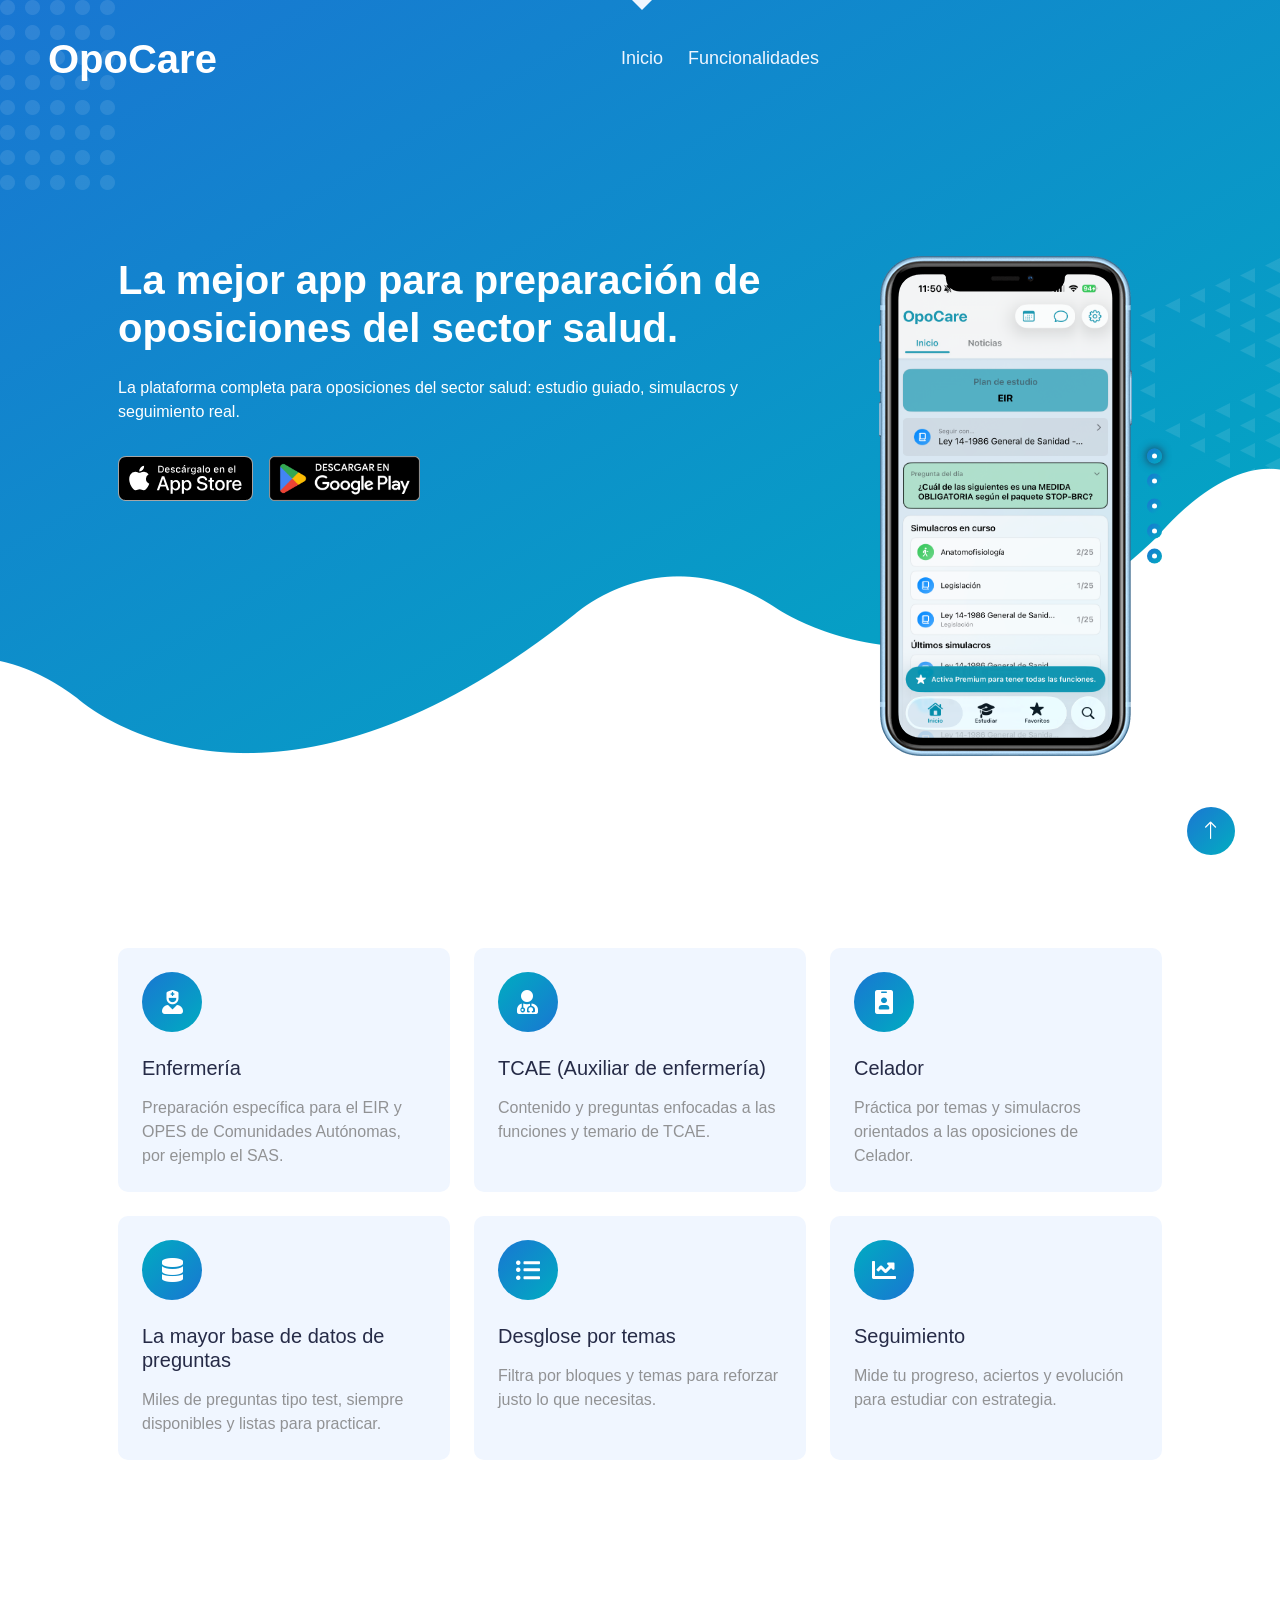
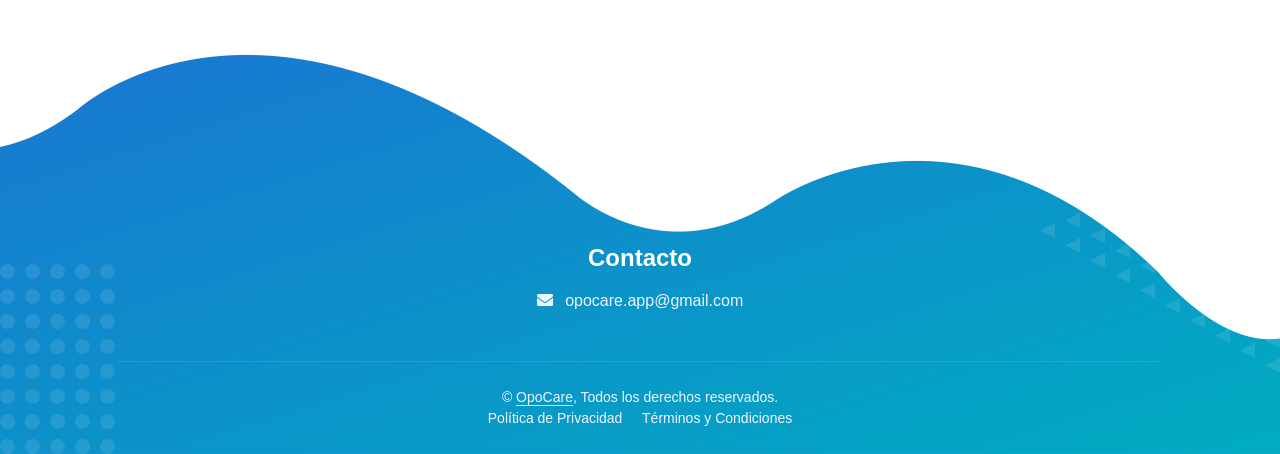
==== commit 24a283de: "." ====
--- a/index.html
+++ b/index.html
@@ -1,9 +1,10 @@
 <!DOCTYPE html>
-<html lang="en">
+<html lang="es">
 
 <head>
     <meta charset="utf-8">
-    <title>OpoCare - Enfermería, TCAE, celador</title>
+    <title>OpoCare | Enfermería, TCAE y Celador</title>
+    <meta name="description" content="OpoCare es una app de apoyo para preparar oposiciones sanitarias: enfermería, TCAE y celador. Test, seguimiento, planes y contenido premium.">
     <meta content="width=device-width, initial-scale=1.0" name="viewport">
     <meta content="" name="keywords">
     <meta content="" name="description">
@@ -40,7 +41,7 @@
     <!-- Navbar & Hero Start -->
     <div class="container-xxl position-relative p-0" id="home">
         <nav class="navbar navbar-expand-lg navbar-light px-4 px-lg-5 py-3 py-lg-0">
-            <a href="" class="navbar-brand p-0">
+            <a href="index.html" class="navbar-brand p-0">
                 <h1 class="m-0">OpoCare</h1>
                 <!-- <img src="img/logo.png" alt="Logo"> -->
             </a>
@@ -189,7 +190,10 @@
             <div class="copyright">
                 <div class="row">
                     <div class="col-12 text-center">
-                        &copy; <a class="border-bottom" href="#">OpoCare</a>, Todos los derechos reservados.
+                        &copy; <a class="border-bottom" href="index.html">OpoCare</a>, Todos los derechos reservados.
+                        <br>
+                        <a href="privacy.html" class="text-light me-3">Política de Privacidad</a>
+                        <a href="terms.html" class="text-light">Términos y Condiciones</a>
                     </div>
                 </div>
             </div>
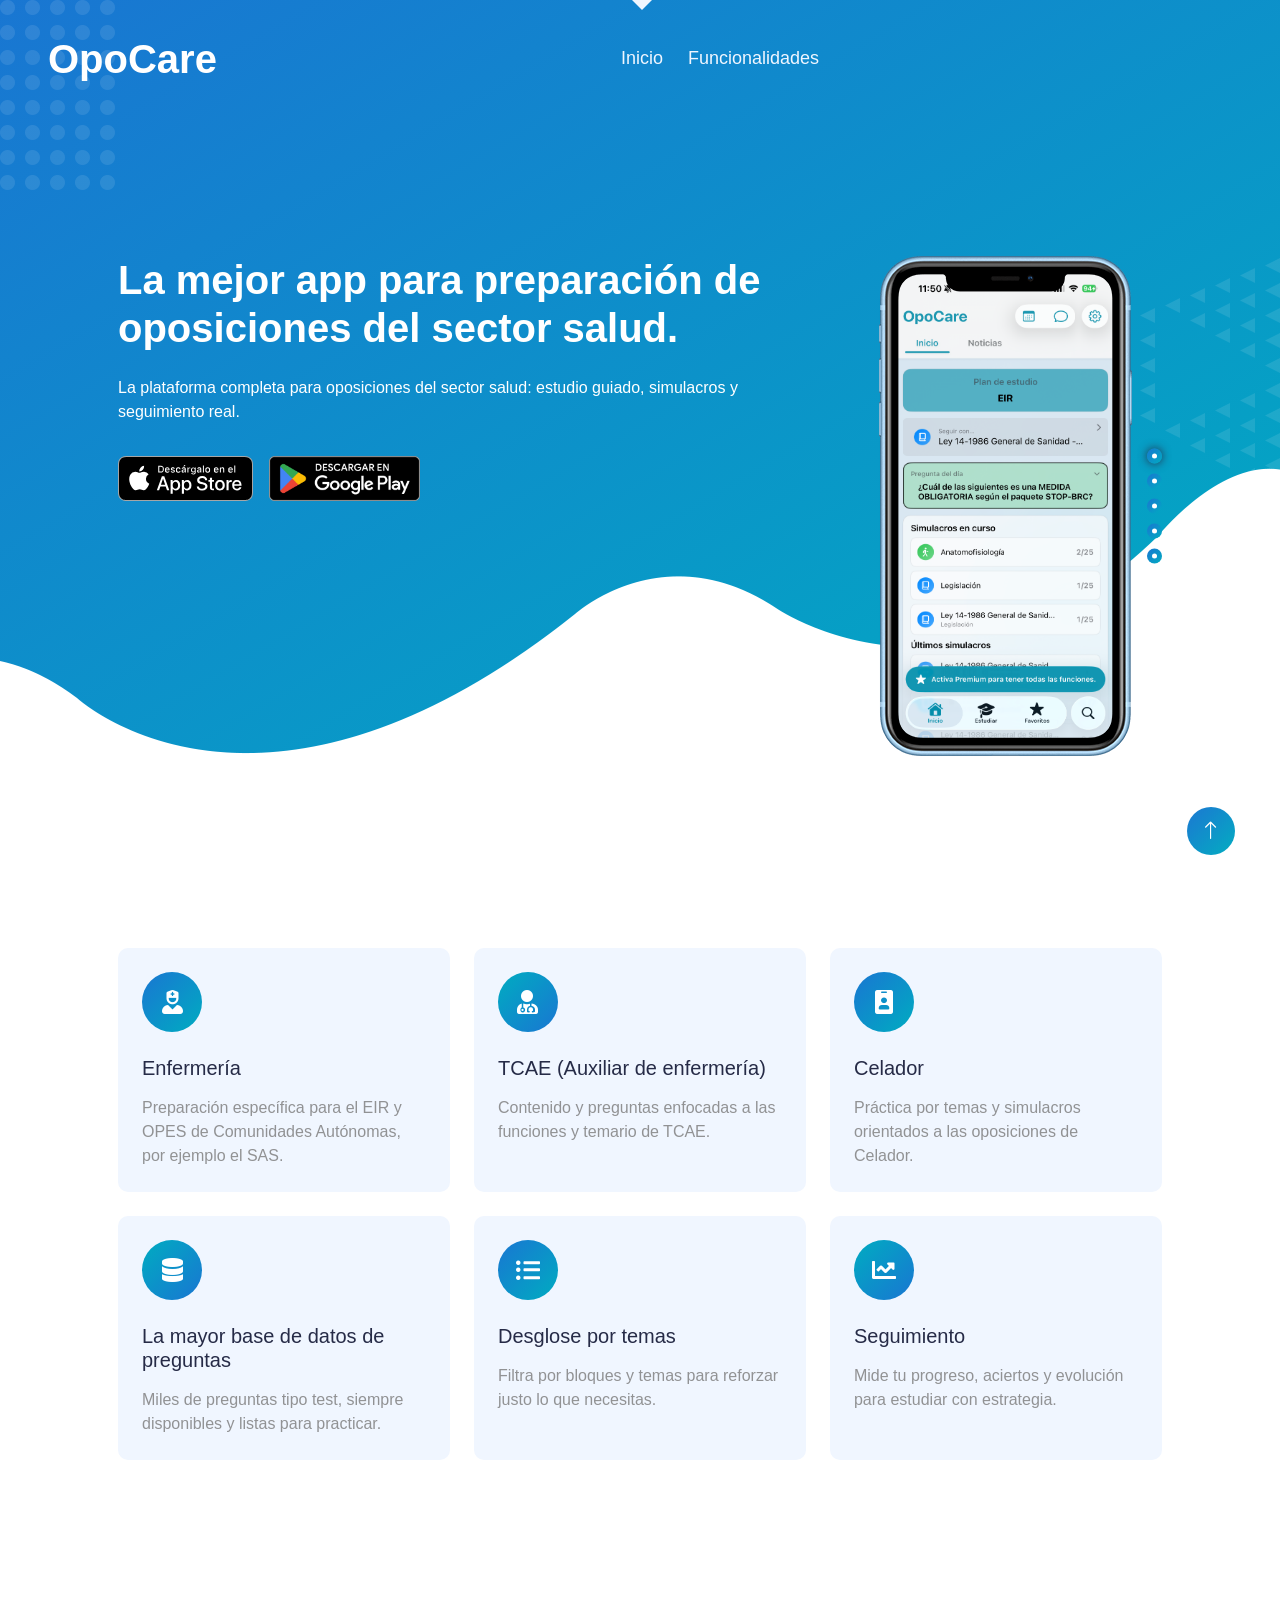
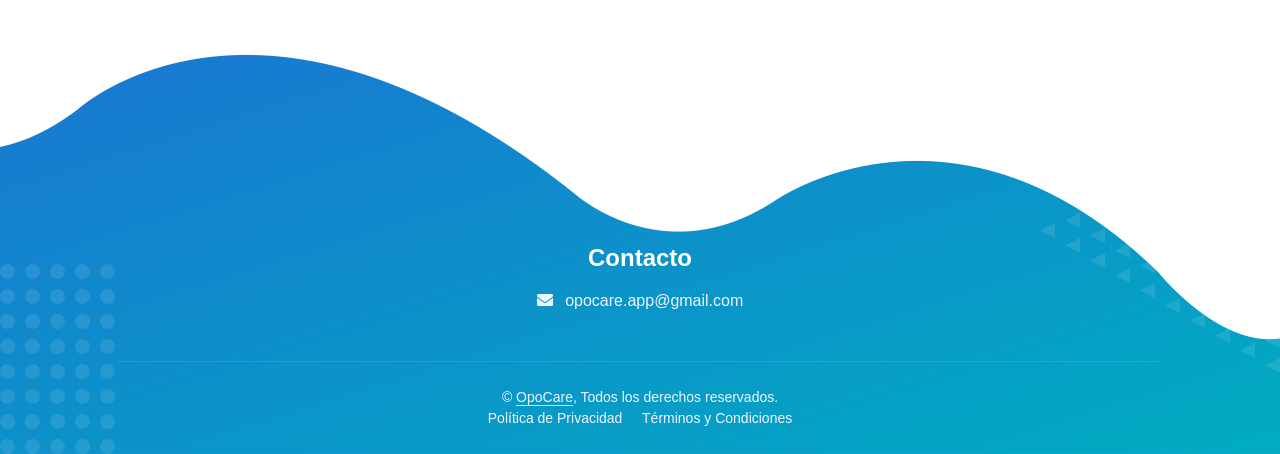
==== commit cf039a2e: "." ====
--- a/index.html
+++ b/index.html
@@ -68,7 +68,7 @@
                                 <img src="img/badge_ios.svg" alt="Descargar en App Store" style="height: 45px; width: auto; display: block;">
                             </a>
 
-                            <a href="#" class="store-badge">
+                            <a href="https://play.google.com/store/apps/details?id=com.jiggdev.opocare" class="store-badge">
                                 <img src="img/badge_android.png" alt="Descargar en Google Play" style="height: 45px; width: auto; display: block;">
                             </a>
                         </div>
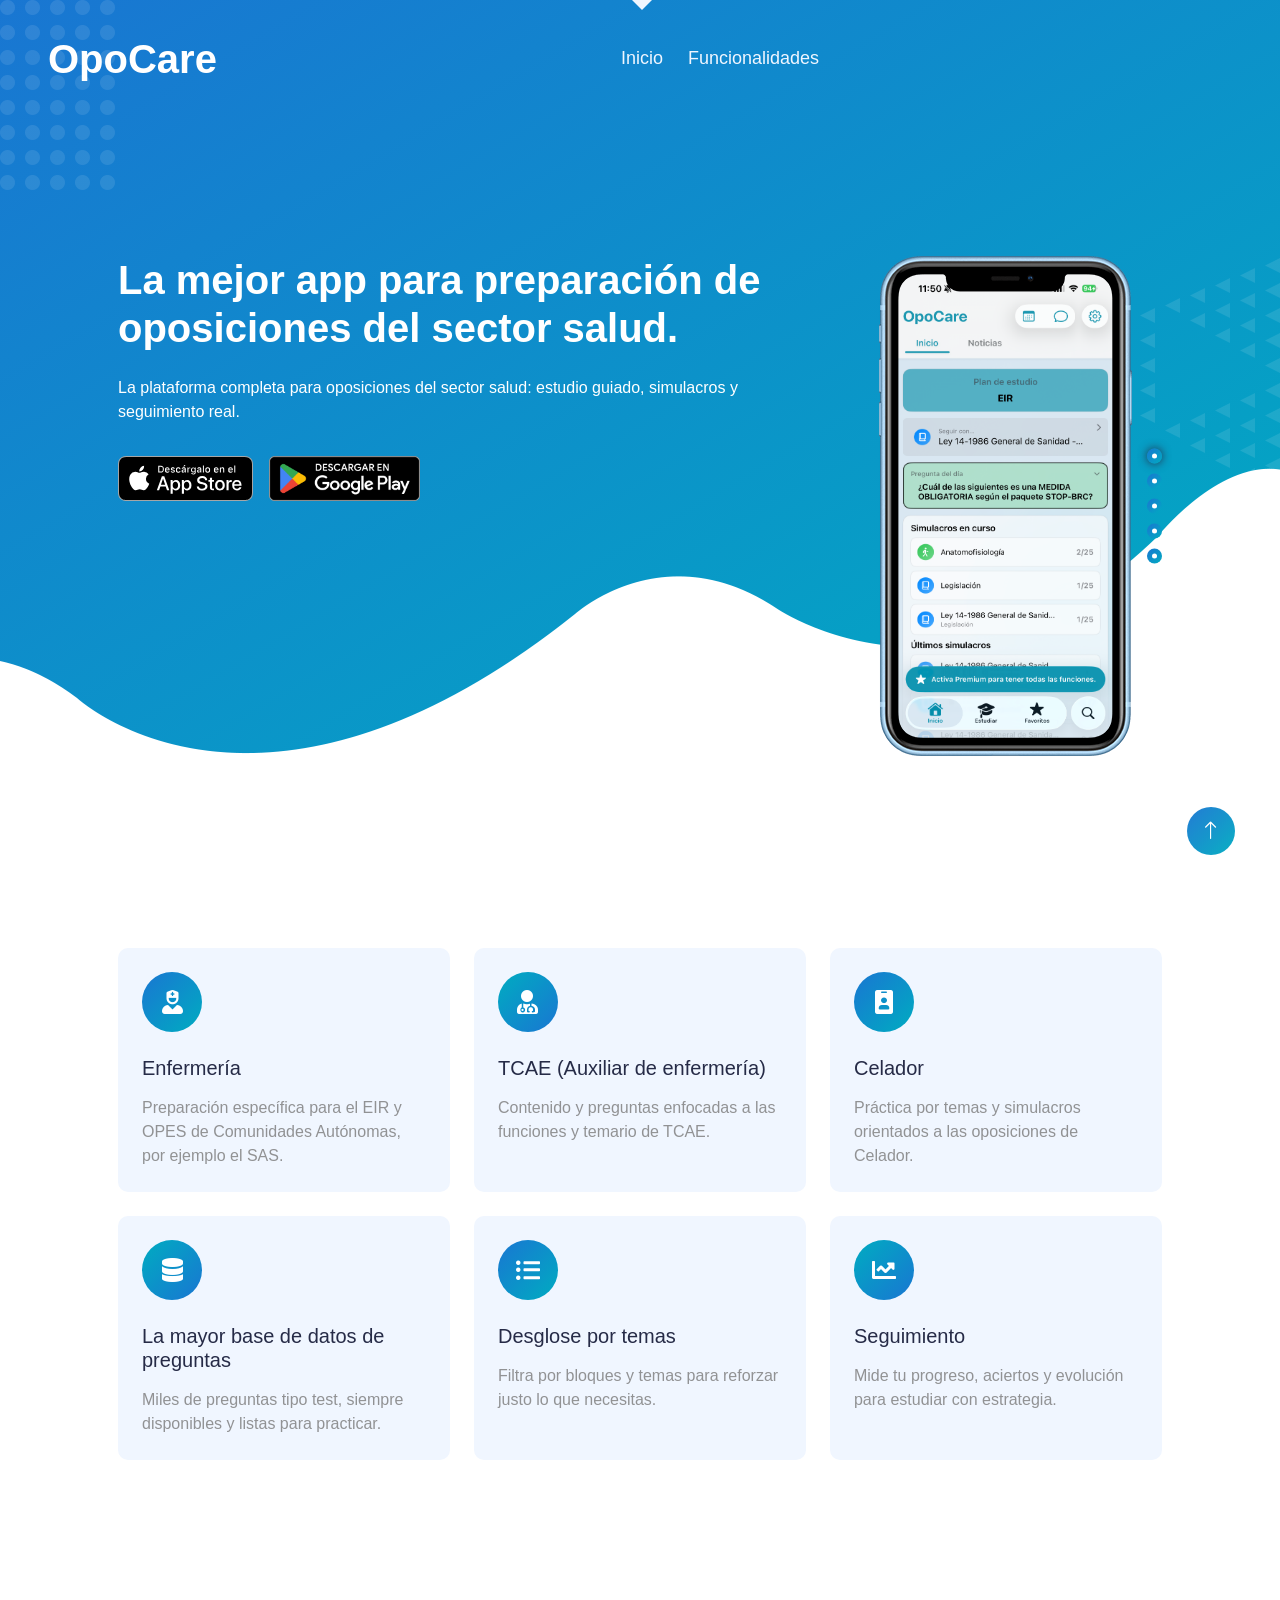
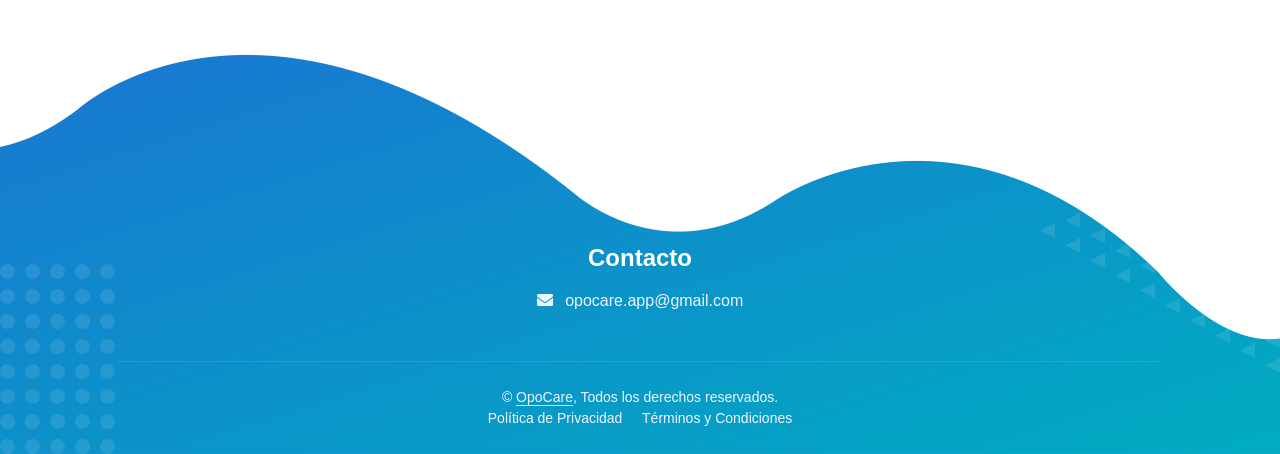
==== commit f58d4065: "." ====
--- a/index.html
+++ b/index.html
@@ -64,7 +64,7 @@
                         <p class="text-white pb-3 animated slideInDown">La plataforma completa para oposiciones del sector salud: estudio guiado, simulacros y seguimiento real.</p>
 
                         <div class="d-flex flex-column flex-sm-row justify-content-center justify-content-lg-start gap-3 animated slideInUp align-items-center">
-                            <a href="#" class="store-badge">
+                            <a href="https://apps.apple.com/app/opocare/id6757111792" class="store-badge">
                                 <img src="img/badge_ios.svg" alt="Descargar en App Store" style="height: 45px; width: auto; display: block;">
                             </a>
 
